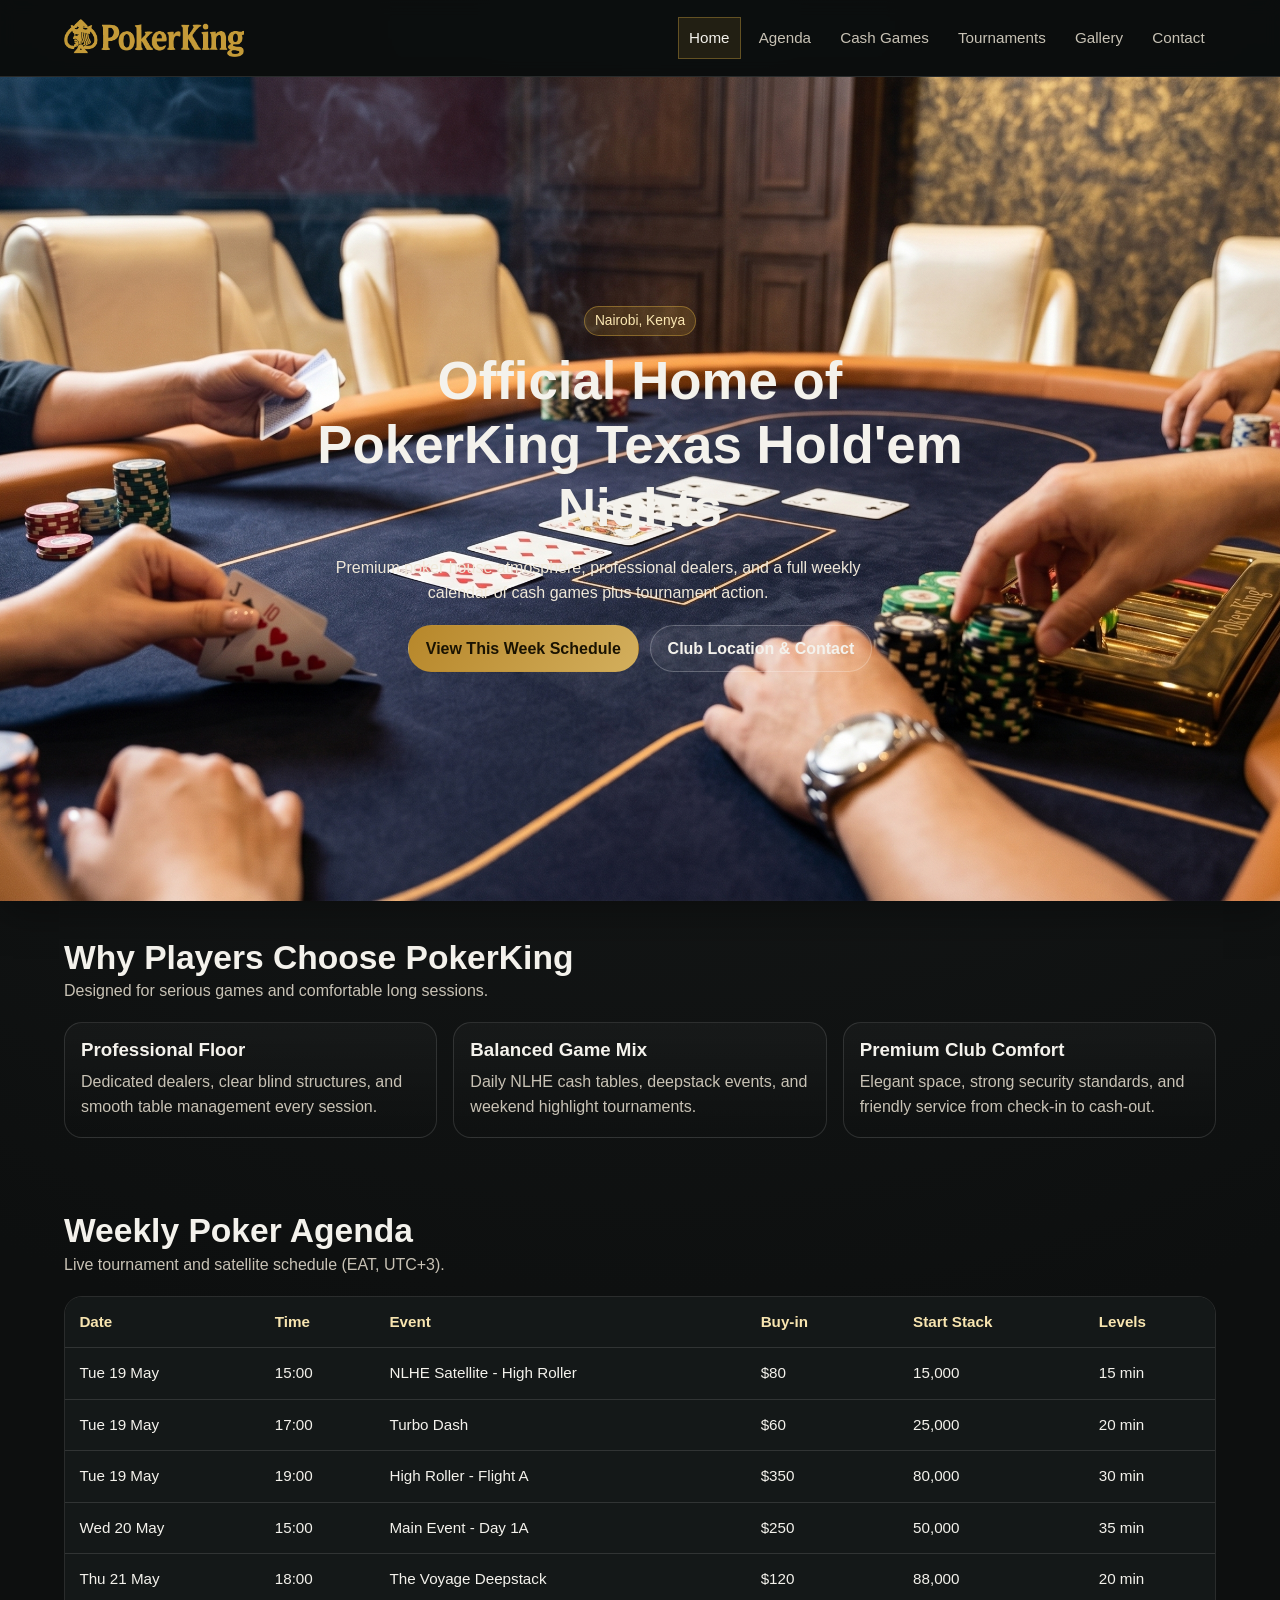
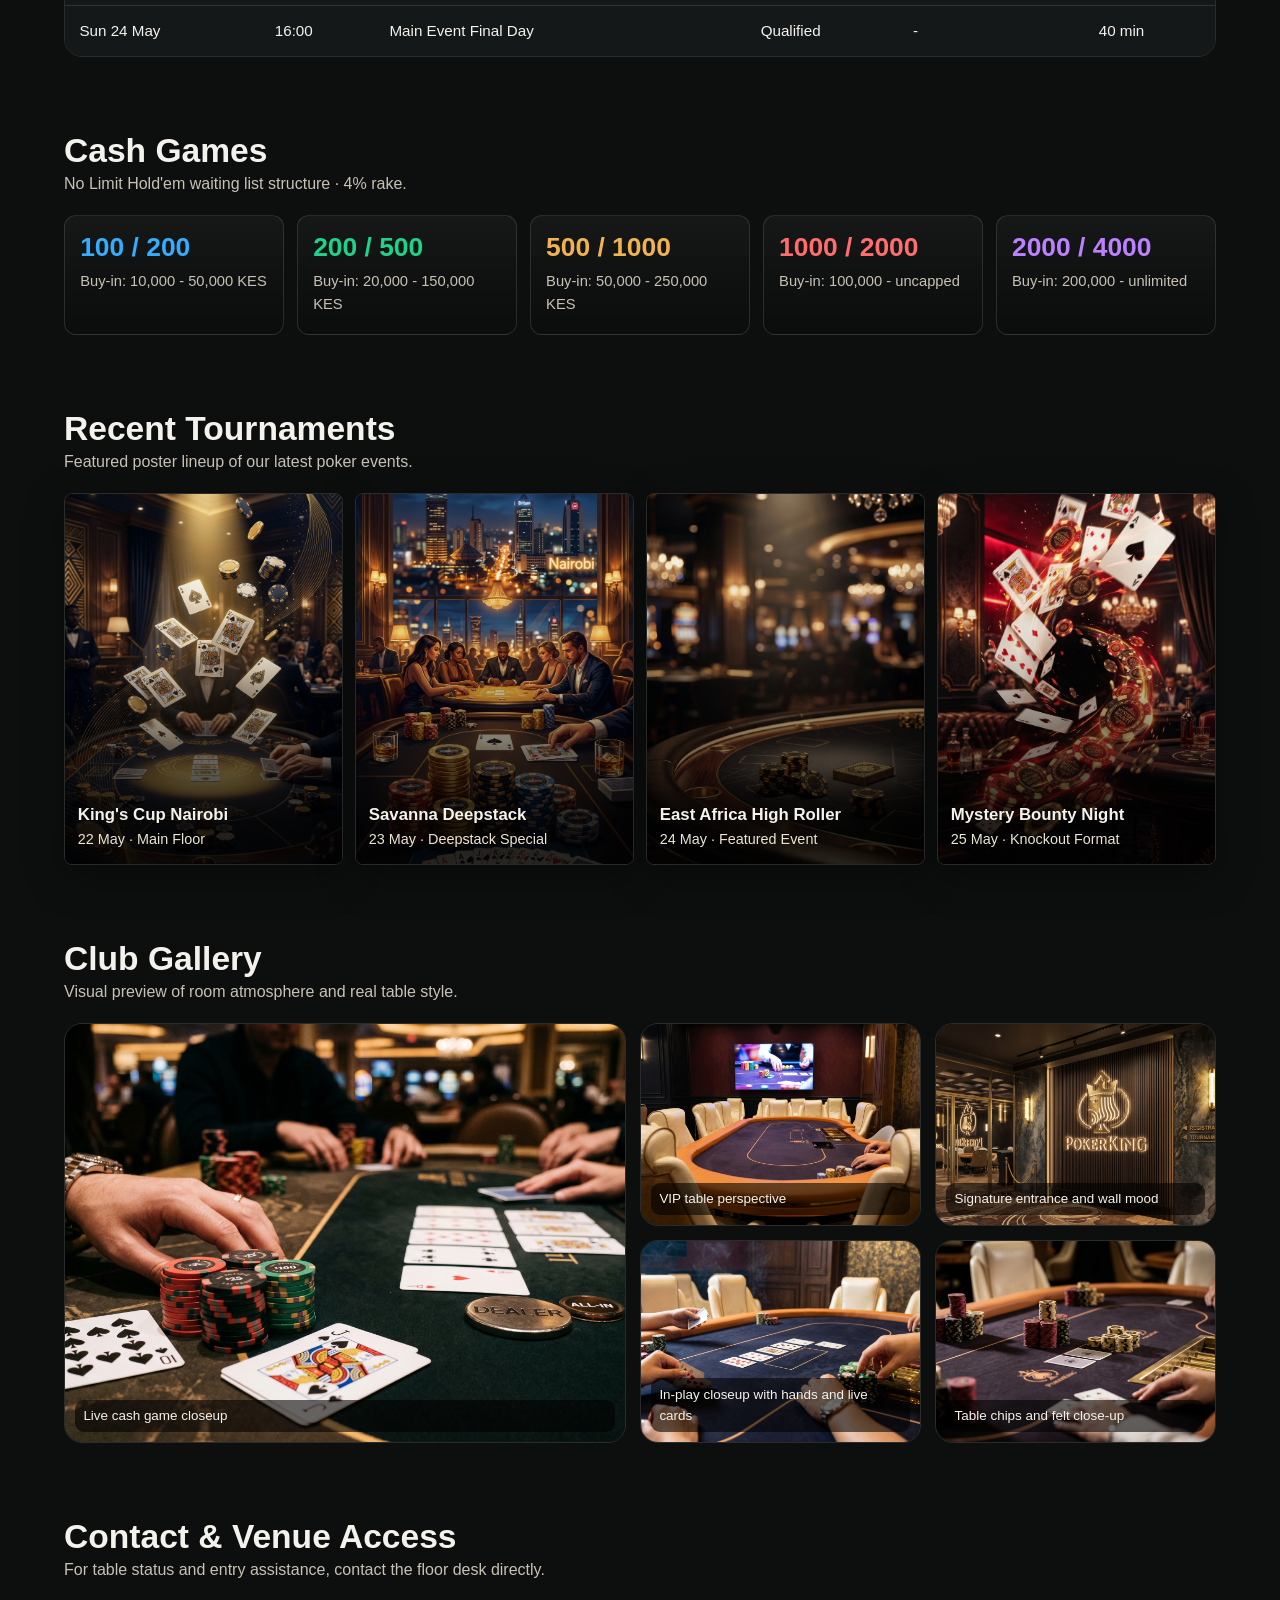
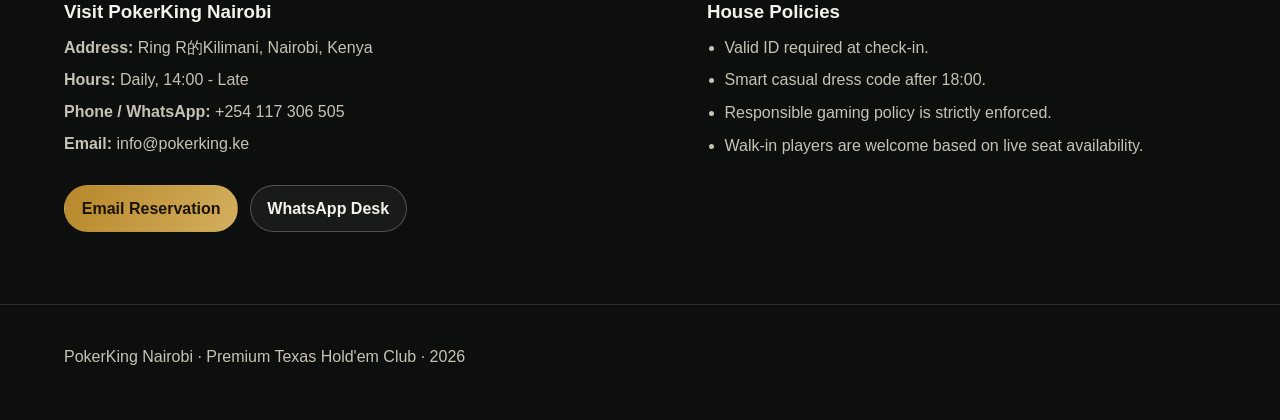
==== index.html @ 82e23d96 "Initial PokerKing one-page site for Cloudflare Pages deployment Co-authored-by: Cursor <cursoragent@" ====
<!doctype html>
<html lang="en">
  <head>
    <meta charset="UTF-8" />
    <meta name="viewport" content="width=device-width, initial-scale=1.0" />
    <title>PokerKing Nairobi | Texas Hold'em Poker House</title>
    <meta
      name="description"
      content="PokerKing Nairobi official site. Live Texas Hold'em cash games, weekly tournaments, premium poker house experience in Nairobi."
    />
    <link rel="icon" type="image/jpeg" href="assets/Pokerking_sq.jpg" />
    <link rel="stylesheet" href="css/styles.css" />
  </head>
  <body>
    <header class="topbar">
      <div class="container nav">
        <a class="brand" href="#home" aria-label="PokerKing Nairobi home">
          <img src="assets/logo.png" alt="PokerKing Nairobi logo" />
        </a>
        <button class="menu-button" type="button" data-menu-button aria-label="Open navigation">
          Menu
        </button>
        <nav class="menu" data-menu>
          <a href="#home">Home</a>
          <a href="#agenda">Agenda</a>
          <a href="#cash-games">Cash Games</a>
          <a href="#tournaments">Tournaments</a>
          <a href="#gallery">Gallery</a>
          <a href="#contact">Contact</a>
        </nav>
      </div>
    </header>

    <main>
      <section class="hero" id="home">
        <div class="container">
          <article class="hero-card">
            <img src="assets/hero-cash-game-inplay-ref.png" alt="PokerKing Nairobi in-play cash game closeup" />
            <div class="hero-content">
              <span class="tag">Nairobi, Kenya</span>
              <h1>Official Home of PokerKing Texas Hold'em Nights</h1>
              <p class="lead">
                Premium poker house atmosphere, professional dealers, and a full weekly calendar of cash
                games plus tournament action.
              </p>
              <div class="actions">
                <a class="btn primary" href="#agenda">View This Week Schedule</a>
                <a class="btn secondary" href="#contact">Club Location & Contact</a>
              </div>
            </div>
          </article>
        </div>
      </section>

      <section>
        <div class="container">
          <div class="section-head">
            <div>
              <h2>Why Players Choose PokerKing</h2>
              <p>Designed for serious games and comfortable long sessions.</p>
            </div>
          </div>
          <div class="grid cols-3">
            <article class="card">
              <h3>Professional Floor</h3>
              <p>Dedicated dealers, clear blind structures, and smooth table management every session.</p>
            </article>
            <article class="card">
              <h3>Balanced Game Mix</h3>
              <p>Daily NLHE cash tables, deepstack events, and weekend highlight tournaments.</p>
            </article>
            <article class="card">
              <h3>Premium Club Comfort</h3>
              <p>Elegant space, strong security standards, and friendly service from check-in to cash-out.</p>
            </article>
          </div>
        </div>
      </section>

      <section id="agenda">
        <div class="container">
          <div class="section-head">
            <div>
              <h2>Weekly Poker Agenda</h2>
              <p>Live tournament and satellite schedule (EAT, UTC+3).</p>
            </div>
          </div>
          <div class="table-wrap">
            <table>
              <thead>
                <tr>
                  <th>Date</th>
                  <th>Time</th>
                  <th>Event</th>
                  <th>Buy-in</th>
                  <th>Start Stack</th>
                  <th>Levels</th>
                </tr>
              </thead>
              <tbody>
                <tr>
                  <td>Tue 19 May</td>
                  <td>15:00</td>
                  <td>NLHE Satellite - High Roller</td>
                  <td>$80</td>
                  <td>15,000</td>
                  <td>15 min</td>
                </tr>
                <tr>
                  <td>Tue 19 May</td>
                  <td>17:00</td>
                  <td>Turbo Dash</td>
                  <td>$60</td>
                  <td>25,000</td>
                  <td>20 min</td>
                </tr>
                <tr>
                  <td>Tue 19 May</td>
                  <td>19:00</td>
                  <td>High Roller - Flight A</td>
                  <td>$350</td>
                  <td>80,000</td>
                  <td>30 min</td>
                </tr>
                <tr>
                  <td>Wed 20 May</td>
                  <td>15:00</td>
                  <td>Main Event - Day 1A</td>
                  <td>$250</td>
                  <td>50,000</td>
                  <td>35 min</td>
                </tr>
                <tr>
                  <td>Thu 21 May</td>
                  <td>18:00</td>
                  <td>The Voyage Deepstack</td>
                  <td>$120</td>
                  <td>88,000</td>
                  <td>20 min</td>
                </tr>
                <tr>
                  <td>Sun 24 May</td>
                  <td>16:00</td>
                  <td>Main Event Final Day</td>
                  <td>Qualified</td>
                  <td>-</td>
                  <td>40 min</td>
                </tr>
              </tbody>
            </table>
          </div>
        </div>
      </section>

      <section id="cash-games">
        <div class="container">
          <div class="section-head">
            <div>
              <h2>Cash Games</h2>
              <p>No Limit Hold'em waiting list structure · 4% rake.</p>
            </div>
          </div>
          <div class="stakes-grid">
            <article class="stake-card">
              <h3>100 / 200</h3>
              <p>Buy-in: 10,000 - 50,000 KES</p>
            </article>
            <article class="stake-card">
              <h3>200 / 500</h3>
              <p>Buy-in: 20,000 - 150,000 KES</p>
            </article>
            <article class="stake-card">
              <h3>500 / 1000</h3>
              <p>Buy-in: 50,000 - 250,000 KES</p>
            </article>
            <article class="stake-card">
              <h3>1000 / 2000</h3>
              <p>Buy-in: 100,000 - uncapped</p>
            </article>
            <article class="stake-card">
              <h3>2000 / 4000</h3>
              <p>Buy-in: 200,000 - unlimited</p>
            </article>
          </div>
        </div>
      </section>

      <section id="tournaments">
        <div class="container">
          <div class="section-head">
            <div>
              <h2>Recent Tournaments</h2>
              <p>Featured poster lineup of our latest poker events.</p>
            </div>
          </div>
          <div class="tournaments-posters">
            <article class="poster-card">
              <img src="assets/tournament-poster-kings-cup.png" alt="Kings Cup poker tournament poster" />
              <div class="poster-caption">
                <h3>King's Cup Nairobi</h3>
                <p>22 May · Main Floor</p>
              </div>
            </article>
            <article class="poster-card">
              <img
                src="assets/tournament-poster-savanna-deepstack.png"
                alt="Savanna Deepstack tournament poster"
              />
              <div class="poster-caption">
                <h3>Savanna Deepstack</h3>
                <p>23 May · Deepstack Special</p>
              </div>
            </article>
            <article class="poster-card">
              <img
                src="assets/tournament-poster-east-africa-highroller.png"
                alt="East Africa High Roller tournament poster"
              />
              <div class="poster-caption">
                <h3>East Africa High Roller</h3>
                <p>24 May · Featured Event</p>
              </div>
            </article>
            <article class="poster-card">
              <img src="assets/tournament-poster-mystery-bounty.png" alt="Mystery Bounty tournament poster" />
              <div class="poster-caption">
                <h3>Mystery Bounty Night</h3>
                <p>25 May · Knockout Format</p>
              </div>
            </article>
          </div>
        </div>
      </section>

      <section id="gallery">
        <div class="container">
          <div class="section-head">
            <div>
              <h2>Club Gallery</h2>
              <p>Visual preview of room atmosphere and real table style.</p>
            </div>
          </div>
          <div class="gallery-grid">
            <figure class="gallery-main">
              <img src="assets/gallery-cash-game-closeup.png" alt="PokerKing cash game closeup view" />
              <figcaption>Live cash game closeup</figcaption>
            </figure>
            <figure class="gallery-side1">
              <img src="assets/gallery-real-vip-table-2.png" alt="PokerKing VIP table angle" />
              <figcaption>VIP table perspective</figcaption>
            </figure>
            <figure class="gallery-side2">
              <img src="assets/gallery-real-signage-3.png" alt="PokerKing signage wall" />
              <figcaption>Signature entrance and wall mood</figcaption>
            </figure>
            <figure class="gallery-side3">
              <img src="assets/hero-cash-game-inplay-ref.png" alt="Poker in-play hands and cards closeup" />
              <figcaption>In-play closeup with hands and live cards</figcaption>
            </figure>
            <figure class="gallery-side4">
              <img src="assets/gallery-real-closeup-chips-4.png" alt="Poker table chips closeup scene" />
              <figcaption>Table chips and felt close-up</figcaption>
            </figure>
          </div>
        </div>
      </section>

      <section id="contact">
        <div class="container">
          <div class="section-head">
            <div>
              <h2>Contact & Venue Access</h2>
              <p>For table status and entry assistance, contact the floor desk directly.</p>
            </div>
          </div>
          <div class="contact-clean">
            <article>
              <h3>Visit PokerKing Nairobi</h3>
              <p><strong>Address:</strong> Ring R的Kilimani, Nairobi, Kenya</p>
              <p><strong>Hours:</strong> Daily, 14:00 - Late</p>
              <p><strong>Phone / WhatsApp:</strong> +254 117 306 505</p>
              <p><strong>Email:</strong> info@pokerking.ke</p>
            </article>
            <article>
              <h3>House Policies</h3>
              <ul class="plain-list">
                <li>Valid ID required at check-in.</li>
                <li>Smart casual dress code after 18:00.</li>
                <li>Responsible gaming policy is strictly enforced.</li>
                <li>Walk-in players are welcome based on live seat availability.</li>
              </ul>
            </article>
          </div>
          <div class="actions contact-actions">
            <a class="btn primary" href="mailto:info@pokerking.ke">Email Reservation</a>
            <a class="btn secondary" href="https://wa.me/254117306505" target="_blank" rel="noopener"
              >WhatsApp Desk</a
            >
          </div>
        </div>
      </section>
    </main>

    <footer class="footer">
      <div class="container">
        <p>PokerKing Nairobi · Premium Texas Hold'em Club · <span data-year></span></p>
      </div>
    </footer>

    <script src="js/main.js"></script>
  </body>
</html>
---- css/styles.css ----
:root {
  --bg: #0d0f0f;
  --surface: #141818;
  --surface-soft: #1a1f1f;
  --text: #f4f2ec;
  --muted: #c8c2b5;
  --gold: #c59b3a;
  --gold-soft: #d5b36a;
  --line: rgba(255, 255, 255, 0.12);
  --shadow: 0 12px 38px rgba(0, 0, 0, 0.35);
  --radius: 18px;
  --page-padding: clamp(24px, 5vw, 88px);
}

* {
  box-sizing: border-box;
}

html,
body {
  margin: 0;
  padding: 0;
  scroll-behavior: smooth;
}

body {
  font-family: "Inter", "Segoe UI", Roboto, Helvetica, Arial, sans-serif;
  background: radial-gradient(circle at top, #1a1d1d, var(--bg) 38%);
  color: var(--text);
  line-height: 1.6;
}

a {
  color: inherit;
  text-decoration: none;
}

img {
  max-width: 100%;
  display: block;
}

.container {
  width: 100%;
  margin: 0;
  padding-inline: var(--page-padding);
}

.topbar {
  position: sticky;
  top: 0;
  z-index: 20;
  background: rgba(10, 12, 12, 0.85);
  border-bottom: 1px solid var(--line);
  backdrop-filter: blur(8px);
}

.nav {
  min-height: 76px;
  display: flex;
  align-items: center;
  justify-content: space-between;
  gap: 1rem;
}

.brand {
  display: flex;
  align-items: center;
  gap: 0.75rem;
  min-width: 0;
}

.brand img {
  width: 180px;
  height: auto;
}

.menu-button {
  border: 1px solid var(--line);
  background: transparent;
  color: var(--text);
  border-radius: 10px;
  padding: 0.45rem 0.7rem;
  font-size: 1.05rem;
  display: none;
}

.menu {
  display: flex;
  align-items: center;
  gap: 0.4rem;
  flex-wrap: wrap;
  justify-content: flex-end;
}

.menu a {
  font-size: 0.95rem;
  color: var(--muted);
  padding: 0.5rem 0.65rem;
  border: 1px solid transparent;
  transition: 0.2s ease;
}

.menu a:hover,
.menu a.active {
  color: var(--text);
  border-color: rgba(197, 155, 58, 0.4);
  background: rgba(197, 155, 58, 0.12);
}

.hero {
  padding: 0;
}

.hero .container {
  padding-inline: 0;
}

.hero-card {
  overflow: hidden;
  position: relative;
  min-height: calc(100svh - 76px);
  display: flex;
  align-items: center;
  justify-content: center;
  box-shadow: var(--shadow);
}

.hero-card::before {
  content: "";
  position: absolute;
  inset: 0;
  background: linear-gradient(
    to top,
    rgba(0, 0, 0, 0.72) 10%,
    rgba(0, 0, 0, 0.16) 52%,
    rgba(0, 0, 0, 0.04) 100%
  );
}

.hero-card > img {
  width: 100%;
  height: 100%;
  object-fit: cover;
  position: absolute;
  inset: 0;
}

.hero-content {
  position: relative;
  z-index: 1;
  padding: clamp(1.3rem, 4vw, 2.4rem);
  max-width: 730px;
  text-align: center;
}

.tag {
  display: inline-flex;
  align-items: center;
  gap: 0.35rem;
  border: 1px solid rgba(197, 155, 58, 0.5);
  background: rgba(197, 155, 58, 0.18);
  color: #fbe8b3;
  padding: 0.2rem 0.65rem;
  border-radius: 999px;
  font-size: 0.86rem;
}

h1,
h2,
h3 {
  line-height: 1.2;
  margin: 0;
}

h1 {
  font-size: clamp(1.8rem, 4.3vw, 3.3rem);
  margin-top: 0.85rem;
}

h2 {
  font-size: clamp(1.45rem, 3.2vw, 2.1rem);
}

.lead {
  color: #efe8d9;
  margin: 0.95rem 0 0;
  max-width: 64ch;
}

.actions {
  margin-top: 1.2rem;
  display: flex;
  flex-wrap: wrap;
  gap: 0.7rem;
  justify-content: center;
}

.contact-actions {
  justify-content: flex-start;
}

.btn {
  display: inline-flex;
  align-items: center;
  justify-content: center;
  border-radius: 999px;
  padding: 0.62rem 1.05rem;
  font-weight: 600;
  border: 1px solid transparent;
  transition: 0.2s ease;
}

.btn.primary {
  background: linear-gradient(120deg, #b7872a, #d3af5d);
  color: #1a1302;
}

.btn.primary:hover {
  filter: brightness(1.08);
}

.btn.secondary {
  border-color: rgba(255, 255, 255, 0.24);
  color: var(--text);
  background: rgba(255, 255, 255, 0.05);
}

.btn.secondary:hover {
  border-color: rgba(197, 155, 58, 0.45);
  background: rgba(197, 155, 58, 0.16);
}

main section {
  padding: 2.3rem 0;
}

main section[id] {
  scroll-margin-top: 92px;
}

.section-head {
  display: flex;
  justify-content: space-between;
  align-items: flex-end;
  gap: 1rem;
  margin-bottom: 1.15rem;
}

.section-head p {
  margin: 0;
  color: var(--muted);
}

.grid {
  display: grid;
  gap: 1rem;
}

.grid.cols-3 {
  grid-template-columns: repeat(3, minmax(0, 1fr));
}

.grid.cols-2 {
  grid-template-columns: repeat(2, minmax(0, 1fr));
}

.card {
  background: linear-gradient(180deg, rgba(255, 255, 255, 0.03), transparent);
  border: 1px solid var(--line);
  border-radius: var(--radius);
  padding: 1rem 1rem 1.05rem;
}

.card h3 {
  margin-bottom: 0.45rem;
}

.card p {
  margin: 0;
  color: var(--muted);
}

.stakes-grid {
  display: grid;
  grid-template-columns: repeat(5, minmax(0, 1fr));
  gap: 0.8rem;
}

.stake-card {
  border: 1px solid var(--line);
  border-radius: 12px;
  background: linear-gradient(180deg, rgba(255, 255, 255, 0.04), rgba(0, 0, 0, 0.15));
  padding: 1rem 0.95rem;
  min-height: 120px;
}

.stake-card h3 {
  font-size: clamp(1.15rem, 2.6vw, 1.65rem);
  margin-bottom: 0.35rem;
}

.stake-card p {
  margin: 0;
  color: var(--muted);
  font-size: 0.92rem;
}

.stake-card:nth-child(1) h3 {
  color: #34adff;
}

.stake-card:nth-child(2) h3 {
  color: #1dd38a;
}

.stake-card:nth-child(3) h3 {
  color: #f0b34f;
}

.stake-card:nth-child(4) h3 {
  color: #ff6d6d;
}

.stake-card:nth-child(5) h3 {
  color: #bc81ff;
}

.tournaments-posters {
  display: grid;
  grid-template-columns: repeat(4, minmax(0, 1fr));
  gap: 0.75rem;
}

.poster-card {
  position: relative;
  margin: 0;
  overflow: hidden;
  border-radius: 8px;
  border: 1px solid var(--line);
  aspect-ratio: 3 / 4;
  box-shadow: var(--shadow);
}

.poster-card img {
  width: 100%;
  height: 100%;
  object-fit: cover;
}

.poster-card::before {
  content: "";
  position: absolute;
  inset: 0;
  background: linear-gradient(to top, rgba(0, 0, 0, 0.84) 12%, rgba(0, 0, 0, 0.1) 58%, rgba(0, 0, 0, 0));
}

.poster-caption {
  position: absolute;
  left: 0.8rem;
  right: 0.8rem;
  bottom: 0.8rem;
  z-index: 1;
}

.poster-caption h3 {
  font-size: 1.05rem;
  margin-bottom: 0.2rem;
}

.poster-caption p {
  margin: 0;
  color: #ece5d3;
  font-size: 0.9rem;
}

.schedule-list {
  display: grid;
  gap: 0.7rem;
}

.schedule-row {
  background: var(--surface);
  border: 1px solid var(--line);
  border-radius: 14px;
  padding: 0.9rem 1rem;
  display: grid;
  grid-template-columns: 108px 1.2fr 0.9fr 0.7fr;
  gap: 0.8rem;
  align-items: center;
}

.schedule-row .time {
  color: #f9e3a8;
  font-weight: 700;
}

.schedule-row .meta {
  color: var(--muted);
  font-size: 0.92rem;
}

.chips {
  display: flex;
  gap: 0.45rem;
  flex-wrap: wrap;
}

.chip {
  border: 1px solid rgba(197, 155, 58, 0.42);
  color: #f5dfaa;
  background: rgba(197, 155, 58, 0.14);
  border-radius: 999px;
  font-size: 0.8rem;
  padding: 0.1rem 0.55rem;
}

.table-wrap {
  overflow-x: auto;
  border: 1px solid var(--line);
  border-radius: var(--radius);
}

table {
  width: 100%;
  border-collapse: collapse;
  min-width: 720px;
  background: var(--surface);
}

th,
td {
  text-align: left;
  padding: 0.82rem 0.9rem;
  border-bottom: 1px solid var(--line);
  font-size: 0.95rem;
}

th {
  color: #f8e5b0;
  font-weight: 600;
}

tr:last-child td {
  border-bottom: 0;
}

.gallery-grid {
  display: grid;
  gap: 0.9rem;
  grid-template-columns: 2fr 1fr 1fr;
  grid-template-areas:
    "main side1 side2"
    "main side3 side4";
}

.gallery-grid figure {
  margin: 0;
  border-radius: var(--radius);
  overflow: hidden;
  border: 1px solid var(--line);
  position: relative;
}

.gallery-grid figcaption {
  position: absolute;
  left: 0.6rem;
  right: 0.6rem;
  bottom: 0.6rem;
  border-radius: 9px;
  background: rgba(0, 0, 0, 0.58);
  padding: 0.35rem 0.55rem;
  font-size: 0.84rem;
}

.gallery-grid img {
  width: 100%;
  height: 100%;
  object-fit: cover;
}

.gallery-main {
  grid-area: main;
  min-height: 420px;
}

.gallery-side1 {
  grid-area: side1;
}

.gallery-side2 {
  grid-area: side2;
}

.gallery-side3 {
  grid-area: side3;
}

.gallery-side4 {
  grid-area: side4;
}

.footer {
  border-top: 1px solid var(--line);
  margin-top: 2.2rem;
  padding: 1.4rem 0 2.2rem;
  color: var(--muted);
}

.contact-list {
  display: grid;
  gap: 0.65rem;
  padding: 0;
  margin: 0;
  list-style: none;
}

.contact-list li {
  padding: 0.8rem 0.9rem;
  border-radius: 12px;
  border: 1px solid var(--line);
  background: var(--surface);
}

.contact-clean {
  display: grid;
  grid-template-columns: 1.2fr 1fr;
  gap: 2rem;
}

.contact-clean h3 {
  margin-bottom: 0.7rem;
}

.contact-clean p {
  margin: 0 0 0.42rem;
  color: var(--muted);
}

.plain-list {
  margin: 0;
  padding-left: 1.1rem;
  color: var(--muted);
}

.plain-list li {
  margin-bottom: 0.45rem;
}

@media (max-width: 980px) {
  .grid.cols-3 {
    grid-template-columns: 1fr 1fr;
  }

  .stakes-grid {
    grid-template-columns: repeat(2, minmax(0, 1fr));
  }

  .tournaments-posters {
    grid-template-columns: repeat(2, minmax(0, 1fr));
  }

  .schedule-row {
    grid-template-columns: 1fr;
    gap: 0.4rem;
  }

  .gallery-grid {
    grid-template-columns: 1fr 1fr;
    grid-template-areas:
      "main main"
      "side1 side2"
      "side3 side4";
  }

  .gallery-main {
    min-height: 290px;
  }
}

@media (max-width: 720px) {
  .menu-button {
    display: inline-flex;
  }

  .menu {
    display: none;
    width: 100%;
    justify-content: flex-start;
    border-top: 1px solid var(--line);
    padding: 0.8rem 0 0.35rem;
    margin-top: 0.4rem;
  }

  .menu.open {
    display: flex;
  }

  .nav {
    flex-wrap: wrap;
    align-items: center;
    padding: 0.6rem 0;
  }

  .brand img {
    width: 180px;
  }

  .grid.cols-2,
  .grid.cols-3 {
    grid-template-columns: 1fr;
  }

  .stakes-grid {
    grid-template-columns: 1fr;
  }

  .tournaments-posters {
    grid-template-columns: 1fr;
  }

  .contact-clean {
    grid-template-columns: 1fr;
    gap: 1rem;
  }

  .hero-card {
    min-height: 56vh;
  }
}
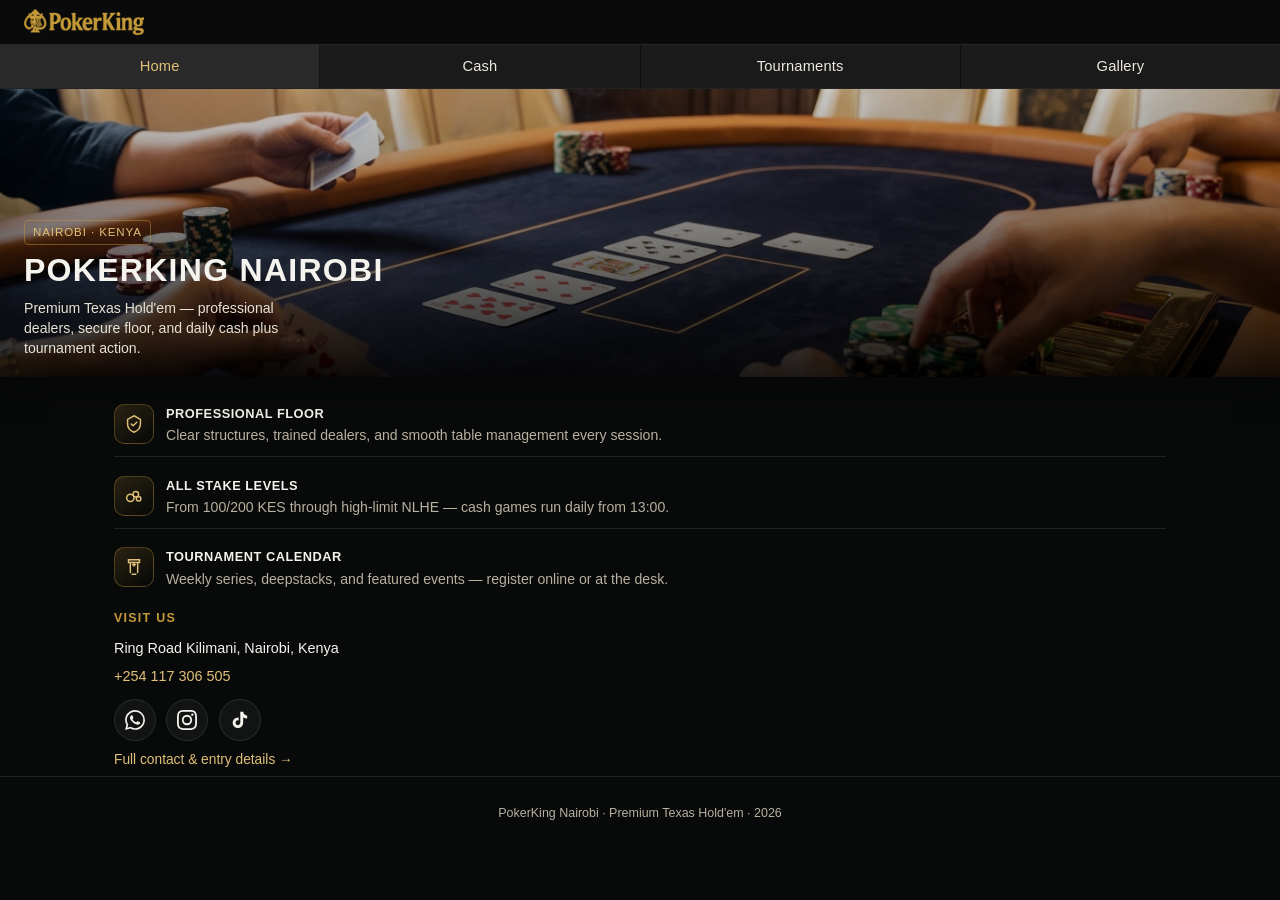
==== commit e214a43a: "Rebuild site as mobile-first multi-page experience. Split content across dedicated pages with a alwa" ====
--- a/index.html
+++ b/index.html
@@ -6,296 +6,120 @@
     <title>PokerKing Nairobi | Texas Hold'em Poker House</title>
     <meta
       name="description"
-      content="PokerKing Nairobi official site. Live Texas Hold'em cash games, weekly tournaments, premium poker house experience in Nairobi."
+      content="PokerKing Nairobi — premium Texas Hold'em cash games and tournaments in Kilimani, Nairobi."
     />
     <link rel="icon" type="image/jpeg" href="assets/Pokerking_sq.jpg" />
     <link rel="stylesheet" href="css/styles.css" />
   </head>
-  <body>
+  <body data-page="home">
     <header class="topbar">
-      <div class="container nav">
-        <a class="brand" href="#home" aria-label="PokerKing Nairobi home">
-          <img src="assets/logo.png" alt="PokerKing Nairobi logo" />
-        </a>
-        <button class="menu-button" type="button" data-menu-button aria-label="Open navigation">
-          Menu
-        </button>
-        <nav class="menu" data-menu>
-          <a href="#home">Home</a>
-          <a href="#agenda">Agenda</a>
-          <a href="#cash-games">Cash Games</a>
-          <a href="#tournaments">Tournaments</a>
-          <a href="#gallery">Gallery</a>
-          <a href="#contact">Contact</a>
-        </nav>
+      <div class="topbar-shell">
+        <div class="header-brand-row">
+          <a class="brand" href="index.html" aria-label="PokerKing Nairobi home">
+            <img src="assets/logo.png" alt="PokerKing Nairobi logo" />
+          </a>
+        </div>
       </div>
+      <nav class="subnav" data-subnav aria-label="Primary">
+        <a href="index.html" data-nav="home">Home</a>
+        <a href="cash-games.html" data-nav="cash">Cash</a>
+        <a href="tournaments.html" data-nav="tournaments">Tournaments</a>
+        <a href="gallery.html" data-nav="gallery">Gallery</a>
+      </nav>
     </header>
 
     <main>
-      <section class="hero" id="home">
+      <section class="hero">
         <div class="container">
           <article class="hero-card">
-            <img src="assets/hero-cash-game-inplay-ref.png" alt="PokerKing Nairobi in-play cash game closeup" />
+            <img src="assets/hero-cash-game-inplay-ref.png" alt="Live cash game at PokerKing Nairobi" />
             <div class="hero-content">
-              <span class="tag">Nairobi, Kenya</span>
-              <h1>Official Home of PokerKing Texas Hold'em Nights</h1>
+              <span class="tag">Nairobi · Kenya</span>
+              <h1>PokerKing Nairobi</h1>
               <p class="lead">
-                Premium poker house atmosphere, professional dealers, and a full weekly calendar of cash
-                games plus tournament action.
+                Premium Texas Hold'em — professional dealers, secure floor, and daily cash plus
+                tournament action.
               </p>
-              <div class="actions">
-                <a class="btn primary" href="#agenda">View This Week Schedule</a>
-                <a class="btn secondary" href="#contact">Club Location & Contact</a>
-              </div>
             </div>
           </article>
         </div>
       </section>
 
-      <section>
+      <section class="home-body-section">
         <div class="container">
-          <div class="section-head">
-            <div>
-              <h2>Why Players Choose PokerKing</h2>
-              <p>Designed for serious games and comfortable long sessions.</p>
+          <ul class="home-highlights">
+            <li>
+              <span class="highlight-icon" aria-hidden="true">
+                <svg viewBox="0 0 24 24" fill="none" stroke="currentColor" stroke-width="1.6">
+                  <path d="M12 3l7 4v5c0 4.2-2.9 7.4-7 9-4.1-1.6-7-4.8-7-9V7l7-4z" />
+                  <path d="M9 12l2 2 4-4" stroke-linecap="round" stroke-linejoin="round" />
+                </svg>
+              </span>
+              <div class="highlight-body">
+                <strong>Professional Floor</strong>
+                <p>Clear structures, trained dealers, and smooth table management every session.</p>
+              </div>
+            </li>
+            <li>
+              <span class="highlight-icon" aria-hidden="true">
+                <svg viewBox="0 0 24 24" fill="none" stroke="currentColor" stroke-width="1.6">
+                  <circle cx="8" cy="14" r="4" />
+                  <circle cx="14" cy="10" r="3" />
+                  <circle cx="17" cy="15" r="2.5" />
+                </svg>
+              </span>
+              <div class="highlight-body">
+                <strong>All Stake Levels</strong>
+                <p>From 100/200 KES through high-limit NLHE — cash games run daily from 13:00.</p>
+              </div>
+            </li>
+            <li>
+              <span class="highlight-icon" aria-hidden="true">
+                <svg viewBox="0 0 24 24" fill="none" stroke="currentColor" stroke-width="1.6">
+                  <path d="M6 4h12v3H6zM8 7v11M16 7v11" stroke-linecap="round" />
+                  <path d="M10 20h4" stroke-linecap="round" />
+                  <path d="M12 7v4M10.5 9.5h3" stroke-linecap="round" />
+                </svg>
+              </span>
+              <div class="highlight-body">
+                <strong>Tournament Calendar</strong>
+                <p>Weekly series, deepstacks, and featured events — register online or at the desk.</p>
+              </div>
+            </li>
+          </ul>
+
+          <div class="home-contact">
+            <h2>Visit Us</h2>
+            <p class="contact-line"><span data-contact-address></span></p>
+            <p class="contact-line">
+              <a data-contact-phone href="#"></a>
+            </p>
+            <div class="social-row" aria-label="Social and messaging">
+              <a class="social-btn" data-whatsapp href="#" target="_blank" rel="noopener" aria-label="WhatsApp">
+                <svg viewBox="0 0 24 24" fill="currentColor" aria-hidden="true">
+                  <path
+                    d="M17.472 14.382c-.297-.149-1.758-.867-2.03-.967-.273-.099-.471-.148-.67.15-.197.297-.767.966-.94 1.164-.173.199-.347.223-.644.075-.297-.15-1.255-.463-2.39-1.475-.883-.788-1.48-1.761-1.653-2.059-.173-.297-.018-.458.13-.606.134-.133.298-.347.446-.52.149-.174.198-.298.298-.497.099-.198.05-.371-.025-.52-.075-.149-.669-1.612-.916-2.207-.242-.579-.487-.5-.669-.51-.173-.008-.371-.01-.57-.01-.198 0-.52.074-.792.372-.272.297-1.04 1.016-1.04 2.479 0 1.462 1.065 2.875 1.213 3.074.149.198 2.096 3.2 5.077 4.487.709.306 1.262.489 1.694.625.712.227 1.36.195 1.871.118.571-.085 1.758-.719 2.006-1.413.248-.694.248-1.289.173-1.413-.074-.124-.272-.198-.57-.347m-5.421 7.403h-.004a9.87 9.87 0 01-5.031-1.378l-.361-.214-3.741.982.998-3.648-.235-.374a9.86 9.86 0 01-1.51-5.26c.001-5.45 4.436-9.884 9.888-9.884 2.64 0 5.122 1.03 6.988 2.898a9.825 9.825 0 012.893 6.994c-.003 5.45-4.435 9.884-9.885 9.884m8.413-18.297A11.815 11.815 0 0012.05 0C5.495 0 .16 5.335.157 11.892c0 2.096.547 4.142 1.588 5.945L.057 24l6.305-1.654a11.882 11.882 0 005.683 1.448h.005c6.554 0 11.89-5.335 11.893-11.893a11.821 11.821 0 00-3.48-8.413z"
+                  />
+                </svg>
+              </a>
+              <a class="social-btn" data-instagram href="#" target="_blank" rel="noopener" aria-label="Instagram">
+                <svg viewBox="0 0 24 24" fill="currentColor" aria-hidden="true">
+                  <path
+                    d="M12 2.163c3.204 0 3.584.012 4.85.07 3.252.148 4.771 1.691 4.919 4.919.058 1.265.069 1.645.069 4.849 0 3.205-.012 3.584-.069 4.849-.149 3.225-1.664 4.771-4.919 4.919-1.266.058-1.644.07-4.85.07-3.204 0-3.584-.012-4.849-.07-3.26-.149-4.771-1.699-4.919-4.92-.058-1.265-.07-1.644-.07-4.849 0-3.204.013-3.583.07-4.849.149-3.227 1.664-4.771 4.919-4.919 1.266-.057 1.645-.069 4.849-.069zM12 0C8.741 0 8.333.014 7.053.072 2.695.272.273 2.69.073 7.052.014 8.333 0 8.741 0 12c0 3.259.014 3.668.072 4.948.2 4.358 2.618 6.78 6.98 6.98C8.333 23.986 8.741 24 12 24c3.259 0 3.668-.014 4.948-.072 4.354-.2 6.782-2.618 6.979-6.98.059-1.28.073-1.689.073-4.948 0-3.259-.014-3.667-.072-4.947-.196-4.354-2.617-6.78-6.979-6.98C15.668.014 15.259 0 12 0zm0 5.838a6.162 6.162 0 100 12.324 6.162 6.162 0 000-12.324zM12 16a4 4 0 110-8 4 4 0 010 8zm6.406-11.845a1.44 1.44 0 100 2.881 1.44 1.44 0 000-2.881z"
+                  />
+                </svg>
+              </a>
+              <a class="social-btn" data-tiktok href="#" target="_blank" rel="noopener" aria-label="TikTok">
+                <svg viewBox="0 0 24 24" fill="currentColor" aria-hidden="true">
+                  <path
+                    d="M19.59 6.69a4.83 4.83 0 01-3.77-4.25V2h-3.45v13.67a2.89 2.89 0 01-2.88 2.5 2.89 2.89 0 01-2.89-2.89 2.89 2.89 0 012.89-2.89c.28 0 .54.04.79.1V9.01a6.27 6.27 0 00-.79-.05 6.34 6.34 0 00-6.34 6.34 6.34 6.34 0 006.34 6.34 6.34 6.34 0 006.33-6.34V8.69a8.18 8.18 0 004.78 1.52V6.76a4.85 4.85 0 01-1.01-.07z"
+                  />
+                </svg>
+              </a>
             </div>
-          </div>
-          <div class="grid cols-3">
-            <article class="card">
-              <h3>Professional Floor</h3>
-              <p>Dedicated dealers, clear blind structures, and smooth table management every session.</p>
-            </article>
-            <article class="card">
-              <h3>Balanced Game Mix</h3>
-              <p>Daily NLHE cash tables, deepstack events, and weekend highlight tournaments.</p>
-            </article>
-            <article class="card">
-              <h3>Premium Club Comfort</h3>
-              <p>Elegant space, strong security standards, and friendly service from check-in to cash-out.</p>
-            </article>
-          </div>
-        </div>
-      </section>
-
-      <section id="agenda">
-        <div class="container">
-          <div class="section-head">
-            <div>
-              <h2>Weekly Poker Agenda</h2>
-              <p>Live tournament and satellite schedule (EAT, UTC+3).</p>
-            </div>
-          </div>
-          <div class="table-wrap">
-            <table>
-              <thead>
-                <tr>
-                  <th>Date</th>
-                  <th>Time</th>
-                  <th>Event</th>
-                  <th>Buy-in</th>
-                  <th>Start Stack</th>
-                  <th>Levels</th>
-                </tr>
-              </thead>
-              <tbody>
-                <tr>
-                  <td>Tue 19 May</td>
-                  <td>15:00</td>
-                  <td>NLHE Satellite - High Roller</td>
-                  <td>$80</td>
-                  <td>15,000</td>
-                  <td>15 min</td>
-                </tr>
-                <tr>
-                  <td>Tue 19 May</td>
-                  <td>17:00</td>
-                  <td>Turbo Dash</td>
-                  <td>$60</td>
-                  <td>25,000</td>
-                  <td>20 min</td>
-                </tr>
-                <tr>
-                  <td>Tue 19 May</td>
-                  <td>19:00</td>
-                  <td>High Roller - Flight A</td>
-                  <td>$350</td>
-                  <td>80,000</td>
-                  <td>30 min</td>
-                </tr>
-                <tr>
-                  <td>Wed 20 May</td>
-                  <td>15:00</td>
-                  <td>Main Event - Day 1A</td>
-                  <td>$250</td>
-                  <td>50,000</td>
-                  <td>35 min</td>
-                </tr>
-                <tr>
-                  <td>Thu 21 May</td>
-                  <td>18:00</td>
-                  <td>The Voyage Deepstack</td>
-                  <td>$120</td>
-                  <td>88,000</td>
-                  <td>20 min</td>
-                </tr>
-                <tr>
-                  <td>Sun 24 May</td>
-                  <td>16:00</td>
-                  <td>Main Event Final Day</td>
-                  <td>Qualified</td>
-                  <td>-</td>
-                  <td>40 min</td>
-                </tr>
-              </tbody>
-            </table>
-          </div>
-        </div>
-      </section>
-
-      <section id="cash-games">
-        <div class="container">
-          <div class="section-head">
-            <div>
-              <h2>Cash Games</h2>
-              <p>No Limit Hold'em waiting list structure · 4% rake.</p>
-            </div>
-          </div>
-          <div class="stakes-grid">
-            <article class="stake-card">
-              <h3>100 / 200</h3>
-              <p>Buy-in: 10,000 - 50,000 KES</p>
-            </article>
-            <article class="stake-card">
-              <h3>200 / 500</h3>
-              <p>Buy-in: 20,000 - 150,000 KES</p>
-            </article>
-            <article class="stake-card">
-              <h3>500 / 1000</h3>
-              <p>Buy-in: 50,000 - 250,000 KES</p>
-            </article>
-            <article class="stake-card">
-              <h3>1000 / 2000</h3>
-              <p>Buy-in: 100,000 - uncapped</p>
-            </article>
-            <article class="stake-card">
-              <h3>2000 / 4000</h3>
-              <p>Buy-in: 200,000 - unlimited</p>
-            </article>
-          </div>
-        </div>
-      </section>
-
-      <section id="tournaments">
-        <div class="container">
-          <div class="section-head">
-            <div>
-              <h2>Recent Tournaments</h2>
-              <p>Featured poster lineup of our latest poker events.</p>
-            </div>
-          </div>
-          <div class="tournaments-posters">
-            <article class="poster-card">
-              <img src="assets/tournament-poster-kings-cup.png" alt="Kings Cup poker tournament poster" />
-              <div class="poster-caption">
-                <h3>King's Cup Nairobi</h3>
-                <p>22 May · Main Floor</p>
-              </div>
-            </article>
-            <article class="poster-card">
-              <img
-                src="assets/tournament-poster-savanna-deepstack.png"
-                alt="Savanna Deepstack tournament poster"
-              />
-              <div class="poster-caption">
-                <h3>Savanna Deepstack</h3>
-                <p>23 May · Deepstack Special</p>
-              </div>
-            </article>
-            <article class="poster-card">
-              <img
-                src="assets/tournament-poster-east-africa-highroller.png"
-                alt="East Africa High Roller tournament poster"
-              />
-              <div class="poster-caption">
-                <h3>East Africa High Roller</h3>
-                <p>24 May · Featured Event</p>
-              </div>
-            </article>
-            <article class="poster-card">
-              <img src="assets/tournament-poster-mystery-bounty.png" alt="Mystery Bounty tournament poster" />
-              <div class="poster-caption">
-                <h3>Mystery Bounty Night</h3>
-                <p>25 May · Knockout Format</p>
-              </div>
-            </article>
-          </div>
-        </div>
-      </section>
-
-      <section id="gallery">
-        <div class="container">
-          <div class="section-head">
-            <div>
-              <h2>Club Gallery</h2>
-              <p>Visual preview of room atmosphere and real table style.</p>
-            </div>
-          </div>
-          <div class="gallery-grid">
-            <figure class="gallery-main">
-              <img src="assets/gallery-cash-game-closeup.png" alt="PokerKing cash game closeup view" />
-              <figcaption>Live cash game closeup</figcaption>
-            </figure>
-            <figure class="gallery-side1">
-              <img src="assets/gallery-real-vip-table-2.png" alt="PokerKing VIP table angle" />
-              <figcaption>VIP table perspective</figcaption>
-            </figure>
-            <figure class="gallery-side2">
-              <img src="assets/gallery-real-signage-3.png" alt="PokerKing signage wall" />
-              <figcaption>Signature entrance and wall mood</figcaption>
-            </figure>
-            <figure class="gallery-side3">
-              <img src="assets/hero-cash-game-inplay-ref.png" alt="Poker in-play hands and cards closeup" />
-              <figcaption>In-play closeup with hands and live cards</figcaption>
-            </figure>
-            <figure class="gallery-side4">
-              <img src="assets/gallery-real-closeup-chips-4.png" alt="Poker table chips closeup scene" />
-              <figcaption>Table chips and felt close-up</figcaption>
-            </figure>
-          </div>
-        </div>
-      </section>
-
-      <section id="contact">
-        <div class="container">
-          <div class="section-head">
-            <div>
-              <h2>Contact & Venue Access</h2>
-              <p>For table status and entry assistance, contact the floor desk directly.</p>
-            </div>
-          </div>
-          <div class="contact-clean">
-            <article>
-              <h3>Visit PokerKing Nairobi</h3>
-              <p><strong>Address:</strong> Ring R的Kilimani, Nairobi, Kenya</p>
-              <p><strong>Hours:</strong> Daily, 14:00 - Late</p>
-              <p><strong>Phone / WhatsApp:</strong> +254 117 306 505</p>
-              <p><strong>Email:</strong> info@pokerking.ke</p>
-            </article>
-            <article>
-              <h3>House Policies</h3>
-              <ul class="plain-list">
-                <li>Valid ID required at check-in.</li>
-                <li>Smart casual dress code after 18:00.</li>
-                <li>Responsible gaming policy is strictly enforced.</li>
-                <li>Walk-in players are welcome based on live seat availability.</li>
-              </ul>
-            </article>
-          </div>
-          <div class="actions contact-actions">
-            <a class="btn primary" href="mailto:info@pokerking.ke">Email Reservation</a>
-            <a class="btn secondary" href="https://wa.me/254117306505" target="_blank" rel="noopener"
-              >WhatsApp Desk</a
-            >
+            <p class="home-contact-more">
+              <a href="contact.html">Full contact &amp; entry details →</a>
+            </p>
           </div>
         </div>
       </section>
@@ -303,10 +127,11 @@
 
     <footer class="footer">
       <div class="container">
-        <p>PokerKing Nairobi · Premium Texas Hold'em Club · <span data-year></span></p>
+        <p>PokerKing Nairobi · Premium Texas Hold'em · <span data-year></span></p>
       </div>
     </footer>
 
+    <script src="js/site-config.js"></script>
     <script src="js/main.js"></script>
   </body>
 </html>
--- a/css/styles.css
+++ b/css/styles.css
@@ -1,15 +1,20 @@
 :root {
-  --bg: #0d0f0f;
-  --surface: #141818;
-  --surface-soft: #1a1f1f;
-  --text: #f4f2ec;
-  --muted: #c8c2b5;
+  --bg: #080909;
+  --header: #0a0a0a;
+  --subnav: #1a1a1a;
+  --subnav-active: #2a2a2a;
+  --surface: #121414;
+  --surface-soft: #181b1b;
+  --text: #f5f3ed;
+  --muted: #b8b0a0;
   --gold: #c59b3a;
-  --gold-soft: #d5b36a;
-  --line: rgba(255, 255, 255, 0.12);
-  --shadow: 0 12px 38px rgba(0, 0, 0, 0.35);
-  --radius: 18px;
-  --page-padding: clamp(24px, 5vw, 88px);
+  --gold-soft: #e0c078;
+  --line: rgba(255, 255, 255, 0.1);
+  --shadow: 0 10px 32px rgba(0, 0, 0, 0.4);
+  --radius: 14px;
+  --page-padding: 14px;
+  --header-h: 44px;
+  --subnav-h: 44px;
 }
 
 * {
@@ -20,14 +25,14 @@
 body {
   margin: 0;
   padding: 0;
-  scroll-behavior: smooth;
 }
 
 body {
   font-family: "Inter", "Segoe UI", Roboto, Helvetica, Arial, sans-serif;
-  background: radial-gradient(circle at top, #1a1d1d, var(--bg) 38%);
+  background: var(--bg);
   color: var(--text);
-  line-height: 1.6;
+  line-height: 1.55;
+  font-size: 15px;
 }
 
 a {
@@ -42,87 +47,89 @@
 
 .container {
   width: 100%;
-  margin: 0;
+  max-width: 1100px;
+  margin: 0 auto;
   padding-inline: var(--page-padding);
 }
 
+/* —— Header + always-visible subnav —— */
 .topbar {
   position: sticky;
   top: 0;
-  z-index: 20;
-  background: rgba(10, 12, 12, 0.85);
+  z-index: 30;
+  background: var(--header);
   border-bottom: 1px solid var(--line);
-  backdrop-filter: blur(8px);
-}
-
-.nav {
-  min-height: 76px;
+  overflow: hidden;
+}
+
+.topbar-shell {
+  padding-inline: var(--page-padding);
+}
+
+.header-brand-row {
+  min-height: var(--header-h);
   display: flex;
   align-items: center;
-  justify-content: space-between;
-  gap: 1rem;
 }
 
 .brand {
+  display: inline-flex;
+  line-height: 0;
+}
+
+.brand img {
+  width: 92px;
+  height: auto;
+}
+
+.subnav {
   display: flex;
-  align-items: center;
-  gap: 0.75rem;
+  align-items: stretch;
+  width: 100%;
+  background: var(--subnav);
+  border-top: 1px solid rgba(255, 255, 255, 0.06);
+}
+
+.subnav a {
+  flex: 1 1 0;
   min-width: 0;
-}
-
-.brand img {
-  width: 180px;
-  height: auto;
-}
-
-.menu-button {
-  border: 1px solid var(--line);
-  background: transparent;
-  color: var(--text);
-  border-radius: 10px;
-  padding: 0.45rem 0.7rem;
-  font-size: 1.05rem;
-  display: none;
-}
-
-.menu {
-  display: flex;
-  align-items: center;
-  gap: 0.4rem;
-  flex-wrap: wrap;
-  justify-content: flex-end;
-}
-
-.menu a {
-  font-size: 0.95rem;
-  color: var(--muted);
-  padding: 0.5rem 0.65rem;
-  border: 1px solid transparent;
-  transition: 0.2s ease;
-}
-
-.menu a:hover,
-.menu a.active {
-  color: var(--text);
-  border-color: rgba(197, 155, 58, 0.4);
-  background: rgba(197, 155, 58, 0.12);
-}
-
+  padding: 0.72rem 0.2rem;
+  text-align: center;
+  font-size: clamp(0.78rem, 3.1vw, 0.9rem);
+  font-weight: 500;
+  letter-spacing: 0.01em;
+  color: #ece8df;
+  border-right: 1px solid rgba(0, 0, 0, 0.45);
+  transition: background 0.15s ease, color 0.15s ease;
+  line-height: 1.2;
+}
+
+.subnav a:last-child {
+  border-right: 0;
+}
+
+.subnav a:hover,
+.subnav a.active {
+  background: var(--subnav-active);
+  color: var(--gold-soft);
+}
+
+/* —— Hero (compact on mobile) —— */
 .hero {
   padding: 0;
 }
 
 .hero .container {
   padding-inline: 0;
+  max-width: none;
 }
 
 .hero-card {
+  position: relative;
   overflow: hidden;
-  position: relative;
-  min-height: calc(100svh - 76px);
+  min-height: clamp(200px, 38vh, 280px);
   display: flex;
-  align-items: center;
-  justify-content: center;
+  align-items: flex-end;
   box-shadow: var(--shadow);
 }
 
@@ -132,499 +139,828 @@
   inset: 0;
   background: linear-gradient(
     to top,
-    rgba(0, 0, 0, 0.72) 10%,
-    rgba(0, 0, 0, 0.16) 52%,
-    rgba(0, 0, 0, 0.04) 100%
+    rgba(0, 0, 0, 0.88) 0%,
+    rgba(0, 0, 0, 0.45) 55%,
+    rgba(0, 0, 0, 0.2) 100%
   );
+  z-index: 1;
 }
 
 .hero-card > img {
+  position: absolute;
+  inset: 0;
   width: 100%;
   height: 100%;
   object-fit: cover;
-  position: absolute;
-  inset: 0;
 }
 
 .hero-content {
   position: relative;
-  z-index: 1;
-  padding: clamp(1.3rem, 4vw, 2.4rem);
-  max-width: 730px;
-  text-align: center;
+  z-index: 2;
+  padding: 1rem var(--page-padding) 1.15rem;
+  width: 100%;
+}
+
+.hero-content h1 {
+  font-size: clamp(1.35rem, 5vw, 1.85rem);
+  margin: 0;
+  letter-spacing: 0.04em;
+  text-transform: uppercase;
+  font-weight: 700;
+}
+
+.hero-content .lead {
+  margin: 0.45rem 0 0;
+  font-size: 0.88rem;
+  color: #e8e2d4;
+  max-width: 36ch;
+  line-height: 1.45;
 }
 
 .tag {
   display: inline-flex;
-  align-items: center;
-  gap: 0.35rem;
-  border: 1px solid rgba(197, 155, 58, 0.5);
-  background: rgba(197, 155, 58, 0.18);
-  color: #fbe8b3;
-  padding: 0.2rem 0.65rem;
-  border-radius: 999px;
-  font-size: 0.86rem;
+  font-size: 0.72rem;
+  letter-spacing: 0.08em;
+  text-transform: uppercase;
+  color: var(--gold-soft);
+  border: 1px solid rgba(197, 155, 58, 0.45);
+  padding: 0.15rem 0.5rem;
+  border-radius: 4px;
+  margin-bottom: 0.35rem;
+}
+
+/* —— Page sections —— */
+main section {
+  padding: 1.25rem 0;
+}
+
+.page-hero {
+  padding: 1.1rem 0 0.5rem;
+}
+
+.page-hero-row {
+  display: flex;
+  align-items: flex-start;
+  justify-content: space-between;
+  gap: 0.75rem;
+}
+
+.page-hero-text {
+  flex: 1;
+  min-width: 0;
+}
+
+.page-hero h1 {
+  font-size: clamp(1.4rem, 4.5vw, 2rem);
+  margin: 0 0 0.35rem;
+  letter-spacing: 0.03em;
+}
+
+.page-hero p {
+  margin: 0;
+  color: var(--muted);
+  font-size: 0.92rem;
+}
+
+.btn-compact {
+  flex-shrink: 0;
+  padding: 0.5rem 0.75rem;
+  font-size: 0.78rem;
+  white-space: nowrap;
+  margin-top: 0.15rem;
+}
+
+.section-head {
+  margin-bottom: 0.85rem;
+}
+
+.section-head h2 {
+  font-size: 1.1rem;
+  margin: 0 0 0.25rem;
+  color: var(--gold-soft);
+  letter-spacing: 0.04em;
+  text-transform: uppercase;
+  font-weight: 600;
+}
+
+.section-head p {
+  margin: 0;
+  color: var(--muted);
+  font-size: 0.88rem;
 }
 
 h1,
 h2,
 h3 {
+  line-height: 1.25;
+}
+
+/* —— Home: compact highlights + contact strip —— */
+.home-highlights {
+  display: grid;
+  gap: 0.5rem;
+  margin: 0;
+  padding: 0;
+}
+
+.home-highlights li {
+  list-style: none;
+  display: flex;
+  gap: 0.75rem;
+  align-items: flex-start;
+  padding: 0.65rem 0;
+  border-bottom: 1px solid var(--line);
+  font-size: 0.88rem;
+  color: var(--muted);
+}
+
+.home-highlights li:last-child {
+  border-bottom: 0;
+  padding-bottom: 0.35rem;
+}
+
+.highlight-icon {
+  flex-shrink: 0;
+  width: 40px;
+  height: 40px;
+  display: inline-flex;
+  align-items: center;
+  justify-content: center;
+  border-radius: 10px;
+  border: 1px solid rgba(197, 155, 58, 0.35);
+  background: linear-gradient(145deg, rgba(197, 155, 58, 0.18), rgba(0, 0, 0, 0.2));
+  color: var(--gold-soft);
+}
+
+.highlight-icon svg {
+  width: 22px;
+  height: 22px;
+}
+
+.highlight-body strong {
+  display: block;
+  color: var(--text);
+  font-size: 0.8rem;
+  letter-spacing: 0.04em;
+  text-transform: uppercase;
+  margin-bottom: 0.12rem;
+}
+
+.highlight-body {
+  flex: 1;
+  min-width: 0;
+  padding-right: 2px;
+}
+
+.highlight-body p {
+  margin: 0;
+  line-height: 1.45;
+}
+
+.home-body-section {
+  padding-top: 1rem;
+  padding-bottom: 0.35rem;
+}
+
+.home-contact {
+  margin-top: 0.15rem;
+  padding: 0.85rem 0 0;
+}
+
+.home-contact h2 {
+  font-size: 0.78rem;
+  text-transform: uppercase;
+  letter-spacing: 0.1em;
+  color: var(--gold);
+  margin: 0 0 0.65rem;
+  font-weight: 600;
+}
+
+.contact-line {
+  margin: 0 0 0.35rem;
+  font-size: 0.9rem;
+}
+
+.contact-line a {
+  color: var(--gold-soft);
+}
+
+.social-row {
+  display: flex;
+  gap: 0.65rem;
+  margin-top: 0.75rem;
+  align-items: center;
+}
+
+.home-contact-more {
+  margin: 0.5rem 0 0;
+  font-size: 0.86rem;
+}
+
+.home-contact-more a {
+  color: var(--gold-soft);
+}
+
+.social-btn {
+  display: inline-flex;
+  align-items: center;
+  justify-content: center;
+  width: 42px;
+  height: 42px;
+  border-radius: 50%;
+  border: 1px solid var(--line);
+  background: var(--surface);
+  color: var(--text);
+  transition: border-color 0.15s ease, background 0.15s ease;
+}
+
+.social-btn:hover {
+  border-color: rgba(197, 155, 58, 0.55);
+  background: rgba(197, 155, 58, 0.12);
+}
+
+.social-btn svg {
+  width: 20px;
+  height: 20px;
+}
+
+/* —— Cards & grids —— */
+.grid {
+  display: grid;
+  gap: 0.75rem;
+}
+
+.card {
+  background: var(--surface);
+  border: 1px solid var(--line);
+  border-radius: var(--radius);
+  padding: 0.9rem 1rem;
+}
+
+.card h3 {
+  margin: 0 0 0.35rem;
+  font-size: 1rem;
+}
+
+.card p {
+  margin: 0;
+  color: var(--muted);
+  font-size: 0.88rem;
+}
+
+.stakes-grid {
+  display: grid;
+  grid-template-columns: repeat(2, minmax(0, 1fr));
+  gap: 0.65rem;
+}
+
+.stake-card {
+  border: 1px solid var(--line);
+  border-radius: 12px;
+  background: var(--surface);
+  padding: 0.85rem 0.9rem;
+}
+
+.stake-card h3 {
+  font-size: 1.2rem;
+  margin: 0 0 0.25rem;
+}
+
+.stake-card p {
+  margin: 0;
+  color: var(--muted);
+  font-size: 0.82rem;
+  white-space: nowrap;
+}
+
+.stake-card:nth-child(1) h3 { color: #34adff; }
+.stake-card:nth-child(2) h3 { color: #1dd38a; }
+.stake-card:nth-child(3) h3 { color: #f0b34f; }
+.stake-card:nth-child(4) h3 { color: #ff6d6d; }
+.stake-card:nth-child(5) h3 { color: #bc81ff; }
+.stake-card:nth-child(6) h3 { color: #f472b6; }
+
+.rules-image-modal {
+  position: fixed;
+  inset: 0;
+  z-index: 60;
+  display: flex;
+  align-items: center;
+  justify-content: center;
+  padding: var(--page-padding);
+}
+
+.rules-image-modal[hidden] {
+  display: none;
+}
+
+.rules-image-modal-backdrop {
+  position: absolute;
+  inset: 0;
+  background: rgba(0, 0, 0, 0.88);
+}
+
+.rules-image-modal-panel {
+  position: relative;
+  z-index: 1;
+  width: 100%;
+  max-width: 520px;
+  max-height: 92vh;
+  overflow: auto;
+  -webkit-overflow-scrolling: touch;
+  border-radius: 10px;
+  border: 1px solid rgba(197, 155, 58, 0.35);
+  box-shadow: var(--shadow);
+  background: #0a0a0a;
+}
+
+.rules-image-modal-panel img {
+  display: block;
+  width: 100%;
+  height: auto;
+  border-radius: 9px;
+}
+
+.rules-image-modal-close {
+  position: absolute;
+  top: 0.5rem;
+  right: 0.5rem;
+  z-index: 2;
+  width: 36px;
+  height: 36px;
+  border: 1px solid var(--line);
+  border-radius: 50%;
+  background: rgba(0, 0, 0, 0.75);
+  color: var(--text);
+  font-size: 1.35rem;
+  line-height: 1;
+  cursor: pointer;
+}
+
+.table-wrap {
+  overflow-x: auto;
+  border: 1px solid var(--line);
+  border-radius: var(--radius);
+  -webkit-overflow-scrolling: touch;
+}
+
+table {
+  width: 100%;
+  border-collapse: collapse;
+  min-width: 520px;
+  background: var(--surface);
+  font-size: 0.86rem;
+}
+
+th,
+td {
+  text-align: left;
+  padding: 0.65rem 0.75rem;
+  border-bottom: 1px solid var(--line);
+}
+
+th {
+  color: var(--gold-soft);
+  font-weight: 600;
+  font-size: 0.8rem;
+  text-transform: uppercase;
+  letter-spacing: 0.04em;
+}
+
+tr:last-child td {
+  border-bottom: 0;
+}
+
+.note {
+  margin-top: 0.5rem;
+  font-size: 0.8rem;
+  color: var(--muted);
+}
+
+/* —— Tournaments —— */
+.series-poster {
+  margin: 0;
+  overflow: hidden;
+  border-radius: 10px;
+  border: 1px solid var(--line);
+  aspect-ratio: 16 / 10;
+  max-height: 220px;
+  position: relative;
+  box-shadow: var(--shadow);
+}
+
+.series-poster img {
+  width: 100%;
+  height: 100%;
+  object-fit: cover;
+}
+
+.series-poster figcaption {
+  position: absolute;
+  left: 0;
+  right: 0;
+  bottom: 0;
+  padding: 0.65rem 0.85rem;
+  background: linear-gradient(to top, rgba(0, 0, 0, 0.88), transparent);
+  font-size: 0.88rem;
+  font-weight: 600;
+  color: var(--gold-soft);
+  letter-spacing: 0.03em;
+}
+
+.tournament-schedule {
+  display: grid;
+  gap: 0.55rem;
+}
+
+.tournament-row {
+  display: grid;
+  grid-template-columns: 72px 1fr auto;
+  gap: 0.65rem;
+  align-items: center;
+  width: 100%;
+  padding: 0.85rem 0.9rem;
+  border: 1px solid var(--line);
+  border-radius: 12px;
+  background: var(--surface);
+  color: inherit;
+  font: inherit;
+  text-align: left;
+  cursor: pointer;
+  transition: border-color 0.15s ease, background 0.15s ease;
+}
+
+.tournament-row:hover,
+.tournament-row:focus-visible {
+  border-color: rgba(197, 155, 58, 0.45);
+  background: rgba(197, 155, 58, 0.08);
+  outline: none;
+}
+
+.tournament-row.is-closed {
+  opacity: 0.55;
+  cursor: not-allowed;
+}
+
+.tournament-when {
+  display: grid;
+  gap: 0.1rem;
+}
+
+.tournament-when .date {
+  font-size: 0.78rem;
+  color: var(--gold-soft);
+  font-weight: 600;
   line-height: 1.2;
-  margin: 0;
-}
-
-h1 {
-  font-size: clamp(1.8rem, 4.3vw, 3.3rem);
-  margin-top: 0.85rem;
-}
-
-h2 {
-  font-size: clamp(1.45rem, 3.2vw, 2.1rem);
-}
-
-.lead {
-  color: #efe8d9;
-  margin: 0.95rem 0 0;
-  max-width: 64ch;
-}
-
-.actions {
-  margin-top: 1.2rem;
+}
+
+.tournament-when .time {
+  font-size: 0.95rem;
+  font-weight: 700;
+  color: var(--text);
+}
+
+.tournament-info h3 {
+  margin: 0 0 0.2rem;
+  font-size: 0.95rem;
+  line-height: 1.25;
+}
+
+.tournament-info p {
+  margin: 0;
+  font-size: 0.8rem;
+  color: var(--muted);
+  line-height: 1.35;
+}
+
+.tournament-cta {
+  font-size: 0.78rem;
+  font-weight: 600;
+  color: var(--gold-soft);
+  white-space: nowrap;
+}
+
+.register-modal {
+  position: fixed;
+  inset: 0;
+  z-index: 50;
   display: flex;
-  flex-wrap: wrap;
-  gap: 0.7rem;
+  align-items: flex-end;
   justify-content: center;
-}
-
-.contact-actions {
-  justify-content: flex-start;
+  padding: 0;
+}
+
+.register-modal[hidden] {
+  display: none;
+}
+
+.register-modal-backdrop {
+  position: absolute;
+  inset: 0;
+  background: rgba(0, 0, 0, 0.72);
+}
+
+.register-modal-panel {
+  position: relative;
+  z-index: 1;
+  width: 100%;
+  max-width: 480px;
+  max-height: 90vh;
+  overflow-y: auto;
+  background: var(--surface-soft);
+  border: 1px solid var(--line);
+  border-radius: 16px 16px 0 0;
+  padding: 1rem var(--page-padding) 1.25rem;
+  box-shadow: var(--shadow);
+}
+
+.register-modal-close {
+  position: absolute;
+  top: 0.65rem;
+  right: 0.65rem;
+  width: 32px;
+  height: 32px;
+  border: 1px solid var(--line);
+  border-radius: 50%;
+  background: transparent;
+  color: var(--text);
+  font-size: 1.25rem;
+  line-height: 1;
+  cursor: pointer;
+}
+
+.register-modal-panel h2 {
+  margin: 0 2rem 0.35rem 0;
+  font-size: 1.15rem;
+}
+
+.register-modal-event {
+  margin: 0 0 0.85rem;
+  font-size: 0.88rem;
+  color: var(--gold-soft);
+}
+
+.register-modal .form-card {
+  padding: 0;
+  border: 0;
+  background: transparent;
+}
+
+/* —— Registration form —— */
+.form-card {
+  background: var(--surface);
+  border: 1px solid var(--line);
+  border-radius: var(--radius);
+  padding: 1rem;
+}
+
+.form-grid {
+  display: grid;
+  gap: 0.75rem;
+}
+
+label {
+  display: grid;
+  gap: 0.3rem;
+  font-size: 0.82rem;
+  color: var(--muted);
+}
+
+input,
+select,
+textarea {
+  width: 100%;
+  padding: 0.62rem 0.75rem;
+  border-radius: 8px;
+  border: 1px solid var(--line);
+  background: var(--bg);
+  color: var(--text);
+  font: inherit;
+  font-size: 0.95rem;
+}
+
+input:focus,
+select:focus,
+textarea:focus {
+  outline: none;
+  border-color: rgba(197, 155, 58, 0.55);
+}
+
+textarea {
+  min-height: 88px;
+  resize: vertical;
 }
 
 .btn {
   display: inline-flex;
   align-items: center;
   justify-content: center;
-  border-radius: 999px;
-  padding: 0.62rem 1.05rem;
+  border-radius: 6px;
+  padding: 0.62rem 1.1rem;
   font-weight: 600;
+  font-size: 0.9rem;
   border: 1px solid transparent;
-  transition: 0.2s ease;
+  cursor: pointer;
+  transition: filter 0.15s ease, background 0.15s ease;
 }
 
 .btn.primary {
-  background: linear-gradient(120deg, #b7872a, #d3af5d);
-  color: #1a1302;
+  background: linear-gradient(120deg, #a67c28, #d4b05c);
+  color: #1a1204;
 }
 
 .btn.primary:hover {
-  filter: brightness(1.08);
+  filter: brightness(1.06);
 }
 
 .btn.secondary {
-  border-color: rgba(255, 255, 255, 0.24);
+  border-color: var(--line);
+  background: transparent;
   color: var(--text);
-  background: rgba(255, 255, 255, 0.05);
-}
-
-.btn.secondary:hover {
-  border-color: rgba(197, 155, 58, 0.45);
-  background: rgba(197, 155, 58, 0.16);
-}
-
-main section {
-  padding: 2.3rem 0;
-}
-
-main section[id] {
-  scroll-margin-top: 92px;
-}
-
-.section-head {
-  display: flex;
-  justify-content: space-between;
-  align-items: flex-end;
-  gap: 1rem;
-  margin-bottom: 1.15rem;
-}
-
-.section-head p {
-  margin: 0;
-  color: var(--muted);
-}
-
-.grid {
+}
+
+.form-status {
+  margin-top: 0.65rem;
+  font-size: 0.86rem;
+  min-height: 1.2em;
+}
+
+.form-status.success { color: #6dd4a0; }
+.form-status.error { color: #f08080; }
+
+/* —— Gallery —— */
+.gallery-grid {
   display: grid;
-  gap: 1rem;
-}
-
-.grid.cols-3 {
-  grid-template-columns: repeat(3, minmax(0, 1fr));
-}
-
-.grid.cols-2 {
-  grid-template-columns: repeat(2, minmax(0, 1fr));
-}
-
-.card {
-  background: linear-gradient(180deg, rgba(255, 255, 255, 0.03), transparent);
-  border: 1px solid var(--line);
-  border-radius: var(--radius);
-  padding: 1rem 1rem 1.05rem;
-}
-
-.card h3 {
-  margin-bottom: 0.45rem;
-}
-
-.card p {
-  margin: 0;
-  color: var(--muted);
-}
-
-.stakes-grid {
-  display: grid;
-  grid-template-columns: repeat(5, minmax(0, 1fr));
-  gap: 0.8rem;
-}
-
-.stake-card {
-  border: 1px solid var(--line);
-  border-radius: 12px;
-  background: linear-gradient(180deg, rgba(255, 255, 255, 0.04), rgba(0, 0, 0, 0.15));
-  padding: 1rem 0.95rem;
-  min-height: 120px;
-}
-
-.stake-card h3 {
-  font-size: clamp(1.15rem, 2.6vw, 1.65rem);
-  margin-bottom: 0.35rem;
-}
-
-.stake-card p {
-  margin: 0;
-  color: var(--muted);
-  font-size: 0.92rem;
-}
-
-.stake-card:nth-child(1) h3 {
-  color: #34adff;
-}
-
-.stake-card:nth-child(2) h3 {
-  color: #1dd38a;
-}
-
-.stake-card:nth-child(3) h3 {
-  color: #f0b34f;
-}
-
-.stake-card:nth-child(4) h3 {
-  color: #ff6d6d;
-}
-
-.stake-card:nth-child(5) h3 {
-  color: #bc81ff;
-}
-
-.tournaments-posters {
-  display: grid;
-  grid-template-columns: repeat(4, minmax(0, 1fr));
-  gap: 0.75rem;
-}
-
-.poster-card {
+  gap: 0.65rem;
+  grid-template-columns: 1fr 1fr;
+}
+
+.gallery-grid figure {
+  margin: 0;
+  border-radius: 10px;
+  overflow: hidden;
+  border: 1px solid var(--line);
   position: relative;
-  margin: 0;
-  overflow: hidden;
-  border-radius: 8px;
-  border: 1px solid var(--line);
-  aspect-ratio: 3 / 4;
-  box-shadow: var(--shadow);
-}
-
-.poster-card img {
+  aspect-ratio: 4 / 3;
+}
+
+.gallery-grid figure.gallery-main {
+  grid-column: 1 / -1;
+  aspect-ratio: 16 / 10;
+}
+
+.gallery-grid img {
   width: 100%;
   height: 100%;
   object-fit: cover;
 }
 
-.poster-card::before {
-  content: "";
-  position: absolute;
-  inset: 0;
-  background: linear-gradient(to top, rgba(0, 0, 0, 0.84) 12%, rgba(0, 0, 0, 0.1) 58%, rgba(0, 0, 0, 0));
-}
-
-.poster-caption {
-  position: absolute;
-  left: 0.8rem;
-  right: 0.8rem;
-  bottom: 0.8rem;
-  z-index: 1;
-}
-
-.poster-caption h3 {
-  font-size: 1.05rem;
-  margin-bottom: 0.2rem;
-}
-
-.poster-caption p {
-  margin: 0;
-  color: #ece5d3;
-  font-size: 0.9rem;
-}
-
-.schedule-list {
-  display: grid;
-  gap: 0.7rem;
-}
-
-.schedule-row {
-  background: var(--surface);
-  border: 1px solid var(--line);
-  border-radius: 14px;
-  padding: 0.9rem 1rem;
-  display: grid;
-  grid-template-columns: 108px 1.2fr 0.9fr 0.7fr;
-  gap: 0.8rem;
-  align-items: center;
-}
-
-.schedule-row .time {
-  color: #f9e3a8;
-  font-weight: 700;
-}
-
-.schedule-row .meta {
-  color: var(--muted);
-  font-size: 0.92rem;
-}
-
-.chips {
-  display: flex;
-  gap: 0.45rem;
-  flex-wrap: wrap;
-}
-
-.chip {
-  border: 1px solid rgba(197, 155, 58, 0.42);
-  color: #f5dfaa;
-  background: rgba(197, 155, 58, 0.14);
-  border-radius: 999px;
-  font-size: 0.8rem;
-  padding: 0.1rem 0.55rem;
-}
-
-.table-wrap {
-  overflow-x: auto;
-  border: 1px solid var(--line);
-  border-radius: var(--radius);
-}
-
-table {
-  width: 100%;
-  border-collapse: collapse;
-  min-width: 720px;
-  background: var(--surface);
-}
-
-th,
-td {
-  text-align: left;
-  padding: 0.82rem 0.9rem;
-  border-bottom: 1px solid var(--line);
-  font-size: 0.95rem;
-}
-
-th {
-  color: #f8e5b0;
-  font-weight: 600;
-}
-
-tr:last-child td {
-  border-bottom: 0;
-}
-
-.gallery-grid {
-  display: grid;
-  gap: 0.9rem;
-  grid-template-columns: 2fr 1fr 1fr;
-  grid-template-areas:
-    "main side1 side2"
-    "main side3 side4";
-}
-
-.gallery-grid figure {
-  margin: 0;
-  border-radius: var(--radius);
-  overflow: hidden;
-  border: 1px solid var(--line);
-  position: relative;
-}
-
 .gallery-grid figcaption {
   position: absolute;
-  left: 0.6rem;
-  right: 0.6rem;
-  bottom: 0.6rem;
-  border-radius: 9px;
-  background: rgba(0, 0, 0, 0.58);
-  padding: 0.35rem 0.55rem;
-  font-size: 0.84rem;
-}
-
-.gallery-grid img {
-  width: 100%;
-  height: 100%;
-  object-fit: cover;
-}
-
-.gallery-main {
-  grid-area: main;
-  min-height: 420px;
-}
-
-.gallery-side1 {
-  grid-area: side1;
-}
-
-.gallery-side2 {
-  grid-area: side2;
-}
-
-.gallery-side3 {
-  grid-area: side3;
-}
-
-.gallery-side4 {
-  grid-area: side4;
-}
-
+  left: 0.5rem;
+  right: 0.5rem;
+  bottom: 0.5rem;
+  font-size: 0.75rem;
+  padding: 0.3rem 0.45rem;
+  border-radius: 6px;
+  background: rgba(0, 0, 0, 0.65);
+}
+
+/* —— Contact page —— */
+.contact-block {
+  margin-bottom: 1.25rem;
+}
+
+.contact-block h2 {
+  font-size: 0.95rem;
+  color: var(--gold-soft);
+  margin: 0 0 0.5rem;
+  text-transform: uppercase;
+  letter-spacing: 0.05em;
+}
+
+.contact-list {
+  list-style: none;
+  margin: 0;
+  padding: 0;
+  display: grid;
+  gap: 0.5rem;
+}
+
+.contact-list li {
+  padding: 0.75rem 0.9rem;
+  border-radius: 10px;
+  border: 1px solid var(--line);
+  background: var(--surface);
+  font-size: 0.9rem;
+}
+
+.plain-list {
+  margin: 0;
+  padding-left: 1.1rem;
+  color: var(--muted);
+  font-size: 0.88rem;
+}
+
+.plain-list li {
+  margin-bottom: 0.4rem;
+}
+
+.map-placeholder {
+  border: 1px solid var(--line);
+  border-radius: var(--radius);
+  background: var(--surface);
+  padding: 1.5rem 1rem;
+  text-align: center;
+  color: var(--muted);
+  font-size: 0.88rem;
+}
+
+.actions {
+  display: flex;
+  flex-wrap: wrap;
+  gap: 0.6rem;
+  margin-top: 1rem;
+}
+
+/* —— Footer —— */
 .footer {
   border-top: 1px solid var(--line);
-  margin-top: 2.2rem;
-  padding: 1.4rem 0 2.2rem;
-  color: var(--muted);
-}
-
-.contact-list {
-  display: grid;
-  gap: 0.65rem;
-  padding: 0;
-  margin: 0;
-  list-style: none;
-}
-
-.contact-list li {
-  padding: 0.8rem 0.9rem;
-  border-radius: 12px;
-  border: 1px solid var(--line);
-  background: var(--surface);
-}
-
-.contact-clean {
-  display: grid;
-  grid-template-columns: 1.2fr 1fr;
-  gap: 2rem;
-}
-
-.contact-clean h3 {
-  margin-bottom: 0.7rem;
-}
-
-.contact-clean p {
-  margin: 0 0 0.42rem;
-  color: var(--muted);
-}
-
-.plain-list {
-  margin: 0;
-  padding-left: 1.1rem;
-  color: var(--muted);
-}
-
-.plain-list li {
-  margin-bottom: 0.45rem;
-}
-
-@media (max-width: 980px) {
-  .grid.cols-3 {
+  padding: 0.9rem 0 1.4rem;
+  color: var(--muted);
+  font-size: 0.78rem;
+  text-align: center;
+}
+
+/* —— Desktop enhancements —— */
+@media (min-width: 720px) {
+  :root {
+    --page-padding: 24px;
+  }
+
+  .brand img {
+    width: 120px;
+  }
+
+  .subnav a {
+    font-size: 0.92rem;
+    padding: 0.8rem 0.5rem;
+  }
+
+  .hero-card {
+    min-height: clamp(240px, 32vh, 320px);
+  }
+
+  .hero-content h1 {
+    font-size: 2rem;
+  }
+
+  .stakes-grid {
+    grid-template-columns: repeat(3, minmax(0, 1fr));
+  }
+
+  .series-poster {
+    max-height: 280px;
+  }
+
+  .gallery-grid {
+    grid-template-columns: 2fr 1fr 1fr;
+    grid-template-areas:
+      "main side1 side2"
+      "main side3 side4";
+  }
+
+  .gallery-grid figure.gallery-main {
+    grid-area: main;
+    aspect-ratio: auto;
+    min-height: 280px;
+  }
+
+  .gallery-side1 { grid-area: side1; }
+  .gallery-side2 { grid-area: side2; }
+  .gallery-side3 { grid-area: side3; }
+  .gallery-side4 { grid-area: side4; }
+
+  .form-grid.cols-2 {
     grid-template-columns: 1fr 1fr;
   }
 
-  .stakes-grid {
-    grid-template-columns: repeat(2, minmax(0, 1fr));
-  }
-
-  .tournaments-posters {
-    grid-template-columns: repeat(2, minmax(0, 1fr));
-  }
-
-  .schedule-row {
-    grid-template-columns: 1fr;
-    gap: 0.4rem;
-  }
-
-  .gallery-grid {
+  .form-grid .full-width {
+    grid-column: 1 / -1;
+  }
+
+  .grid.cols-2 {
     grid-template-columns: 1fr 1fr;
-    grid-template-areas:
-      "main main"
-      "side1 side2"
-      "side3 side4";
-  }
-
-  .gallery-main {
-    min-height: 290px;
-  }
-}
-
-@media (max-width: 720px) {
-  .menu-button {
-    display: inline-flex;
-  }
-
-  .menu {
-    display: none;
-    width: 100%;
-    justify-content: flex-start;
-    border-top: 1px solid var(--line);
-    padding: 0.8rem 0 0.35rem;
-    margin-top: 0.4rem;
-  }
-
-  .menu.open {
-    display: flex;
-  }
-
-  .nav {
-    flex-wrap: wrap;
+  }
+}
+
+@media (min-width: 720px) {
+  .register-modal {
     align-items: center;
-    padding: 0.6rem 0;
-  }
-
-  .brand img {
-    width: 180px;
-  }
-
-  .grid.cols-2,
-  .grid.cols-3 {
-    grid-template-columns: 1fr;
-  }
-
-  .stakes-grid {
-    grid-template-columns: 1fr;
-  }
-
-  .tournaments-posters {
-    grid-template-columns: 1fr;
-  }
-
-  .contact-clean {
-    grid-template-columns: 1fr;
-    gap: 1rem;
-  }
-
-  .hero-card {
-    min-height: 56vh;
-  }
-}
+    padding: 1.5rem;
+  }
+
+  .register-modal-panel {
+    border-radius: var(--radius);
+  }
+}
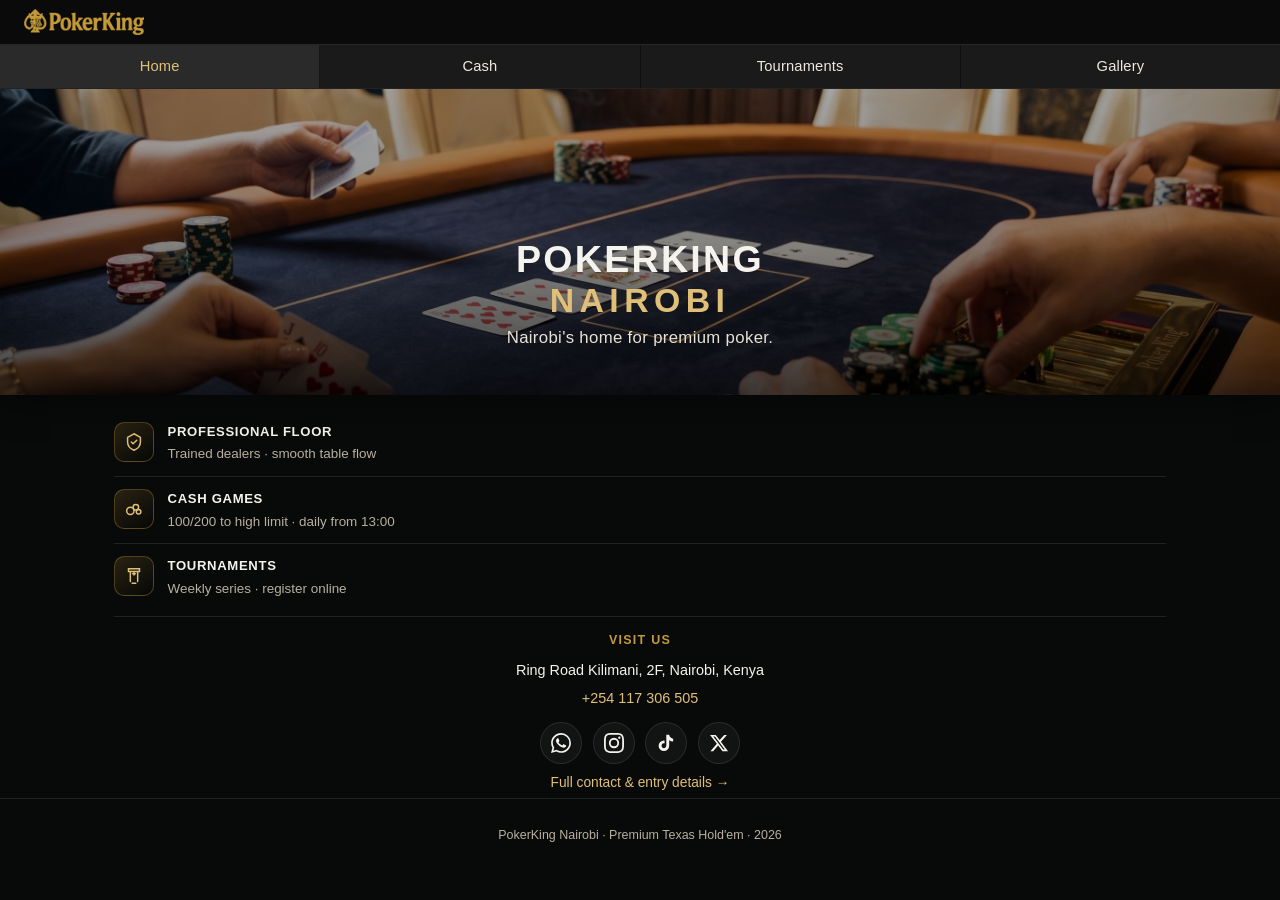
==== commit 54358f73: "Update tournaments flow, hero layout, and site content. Add three-event tournament list with full de" ====
--- a/index.html
+++ b/index.html
@@ -33,13 +33,12 @@
         <div class="container">
           <article class="hero-card">
             <img src="assets/hero-cash-game-inplay-ref.png" alt="Live cash game at PokerKing Nairobi" />
-            <div class="hero-content">
-              <span class="tag">Nairobi · Kenya</span>
-              <h1>PokerKing Nairobi</h1>
-              <p class="lead">
-                Premium Texas Hold'em — professional dealers, secure floor, and daily cash plus
-                tournament action.
-              </p>
+            <div class="hero-content hero-content--center">
+              <h1 class="hero-title">
+                <span class="hero-title-line">PokerKing</span>
+                <span class="hero-title-line hero-title-city">Nairobi</span>
+              </h1>
+              <p class="hero-lead">Nairobi's home for premium poker.</p>
             </div>
           </article>
         </div>
@@ -57,7 +56,7 @@
               </span>
               <div class="highlight-body">
                 <strong>Professional Floor</strong>
-                <p>Clear structures, trained dealers, and smooth table management every session.</p>
+                <p>Trained dealers · smooth table flow</p>
               </div>
             </li>
             <li>
@@ -69,8 +68,8 @@
                 </svg>
               </span>
               <div class="highlight-body">
-                <strong>All Stake Levels</strong>
-                <p>From 100/200 KES through high-limit NLHE — cash games run daily from 13:00.</p>
+                <strong>Cash Games</strong>
+                <p>100/200 to high limit · daily from 13:00</p>
               </div>
             </li>
             <li>
@@ -82,8 +81,8 @@
                 </svg>
               </span>
               <div class="highlight-body">
-                <strong>Tournament Calendar</strong>
-                <p>Weekly series, deepstacks, and featured events — register online or at the desk.</p>
+                <strong>Tournaments</strong>
+                <p>Weekly series · register online</p>
               </div>
             </li>
           </ul>
@@ -116,6 +115,13 @@
                   />
                 </svg>
               </a>
+              <a class="social-btn" data-x href="#" target="_blank" rel="noopener" aria-label="X">
+                <svg viewBox="0 0 24 24" fill="currentColor" aria-hidden="true">
+                  <path
+                    d="M18.244 2.25h3.308l-7.227 8.26 8.502 11.24H16.17l-5.214-6.817L4.99 21.75H1.68l7.73-8.835L1.254 2.25H8.08l4.713 6.231zm-1.161 17.52h1.833L7.084 4.126H5.117z"
+                  />
+                </svg>
+              </a>
             </div>
             <p class="home-contact-more">
               <a href="contact.html">Full contact &amp; entry details →</a>
--- a/css/styles.css
+++ b/css/styles.css
@@ -127,9 +127,10 @@
 .hero-card {
   position: relative;
   overflow: hidden;
-  min-height: clamp(200px, 38vh, 280px);
+  min-height: clamp(212px, 41vh, 292px);
   display: flex;
-  align-items: flex-end;
+  align-items: center;
+  justify-content: center;
   box-shadow: var(--shadow);
 }
 
@@ -139,9 +140,9 @@
   inset: 0;
   background: linear-gradient(
     to top,
-    rgba(0, 0, 0, 0.88) 0%,
-    rgba(0, 0, 0, 0.45) 55%,
-    rgba(0, 0, 0, 0.2) 100%
+    rgba(0, 0, 0, 0.75) 0%,
+    rgba(0, 0, 0, 0.45) 50%,
+    rgba(0, 0, 0, 0.35) 100%
   );
   z-index: 1;
 }
@@ -157,24 +158,50 @@
 .hero-content {
   position: relative;
   z-index: 2;
-  padding: 1rem var(--page-padding) 1.15rem;
-  width: 100%;
-}
-
-.hero-content h1 {
-  font-size: clamp(1.35rem, 5vw, 1.85rem);
-  margin: 0;
-  letter-spacing: 0.04em;
+  width: 100%;
+}
+
+.hero-content--center {
+  display: flex;
+  flex-direction: column;
+  align-items: center;
+  justify-content: center;
+  text-align: center;
+  padding: 1rem clamp(22px, 6vw, 40px);
+  transform: translateY(clamp(52px, 4.2vh, 68px));
+  width: 100%;
+  box-sizing: border-box;
+}
+
+.hero-title {
+  margin: 0;
+  font-size: clamp(1.6rem, 6vw, 2.35rem);
+  font-weight: 700;
+  letter-spacing: 0.06em;
   text-transform: uppercase;
-  font-weight: 700;
-}
-
-.hero-content .lead {
-  margin: 0.45rem 0 0;
-  font-size: 0.88rem;
+  line-height: 1.12;
+}
+
+.hero-title-line {
+  display: block;
+}
+
+.hero-title-city {
+  color: var(--gold-soft);
+  font-size: 0.9em;
+  letter-spacing: 0.16em;
+  margin-top: 0.15rem;
+}
+
+.hero-lead {
+  margin: 0.32rem 0 0;
+  font-size: clamp(calc(0.74rem + 3px), calc(2.5vw + 3px), calc(0.86rem + 3px));
   color: #e8e2d4;
-  max-width: 36ch;
-  line-height: 1.45;
+  letter-spacing: 0.02em;
+  line-height: 1.5;
+  max-width: 100%;
+  width: 100%;
+  text-transform: none;
 }
 
 .tag {
@@ -255,27 +282,28 @@
   line-height: 1.25;
 }
 
-/* —— Home: compact highlights + contact strip —— */
+/* —— Home: highlights + contact —— */
 .home-highlights {
   display: grid;
-  gap: 0.5rem;
-  margin: 0;
-  padding: 0;
+  gap: 0;
+  margin: 0;
+  padding: 0.25rem 0;
 }
 
 .home-highlights li {
   list-style: none;
   display: flex;
-  gap: 0.75rem;
+  gap: 0.85rem;
   align-items: flex-start;
-  padding: 0.65rem 0;
+  padding: 0.75rem 0;
+  border-bottom: none;
+}
+
+.home-highlights li:not(:last-child) {
   border-bottom: 1px solid var(--line);
-  font-size: 0.88rem;
-  color: var(--muted);
 }
 
 .home-highlights li:last-child {
-  border-bottom: 0;
   padding-bottom: 0.35rem;
 }
 
@@ -300,10 +328,18 @@
 .highlight-body strong {
   display: block;
   color: var(--text);
-  font-size: 0.8rem;
-  letter-spacing: 0.04em;
+  font-size: 0.82rem;
+  font-weight: 600;
+  letter-spacing: 0.05em;
   text-transform: uppercase;
-  margin-bottom: 0.12rem;
+  margin: 0 0 0.2rem;
+}
+
+.highlight-body p {
+  margin: 0;
+  font-size: 0.84rem;
+  color: var(--muted);
+  line-height: 1.4;
 }
 
 .highlight-body {
@@ -312,19 +348,16 @@
   padding-right: 2px;
 }
 
-.highlight-body p {
-  margin: 0;
-  line-height: 1.45;
-}
-
 .home-body-section {
-  padding-top: 1rem;
+  padding-top: 0.65rem;
   padding-bottom: 0.35rem;
 }
 
 .home-contact {
-  margin-top: 0.15rem;
-  padding: 0.85rem 0 0;
+  margin-top: 0.5rem;
+  padding: 1rem 0 0;
+  text-align: center;
+  border-top: 1px solid var(--line);
 }
 
 .home-contact h2 {
@@ -348,8 +381,12 @@
 .social-row {
   display: flex;
   gap: 0.65rem;
+  align-items: center;
+}
+
+.home-contact .social-row {
   margin-top: 0.75rem;
-  align-items: center;
+  justify-content: center;
 }
 
 .home-contact-more {
@@ -512,6 +549,15 @@
   font-size: 0.86rem;
 }
 
+.insurance-table {
+  min-width: 0;
+}
+
+.insurance-table th,
+.insurance-table td {
+  text-align: center;
+}
+
 th,
 td {
   text-align: left;
@@ -538,21 +584,26 @@
 }
 
 /* —— Tournaments —— */
+.tournament-poster-section {
+  padding: 0 0 0.35rem;
+}
+
 .series-poster {
   margin: 0;
+  width: 100%;
   overflow: hidden;
   border-radius: 10px;
   border: 1px solid var(--line);
-  aspect-ratio: 16 / 10;
-  max-height: 220px;
   position: relative;
   box-shadow: var(--shadow);
+  background: #0a0a0a;
 }
 
 .series-poster img {
-  width: 100%;
-  height: 100%;
-  object-fit: cover;
+  display: block;
+  width: 100%;
+  height: auto;
+  object-fit: contain;
 }
 
 .series-poster figcaption {
@@ -575,7 +626,7 @@
 
 .tournament-row {
   display: grid;
-  grid-template-columns: 72px 1fr auto;
+  grid-template-columns: 1fr auto;
   gap: 0.65rem;
   align-items: center;
   width: 100%;
@@ -631,6 +682,14 @@
   font-size: 0.8rem;
   color: var(--muted);
   line-height: 1.35;
+}
+
+.tournament-highlight {
+  margin: 0.25rem 0 0;
+  font-size: 0.78rem;
+  font-weight: 600;
+  color: var(--gold-soft);
+  line-height: 1.3;
 }
 
 .tournament-cta {
@@ -690,20 +749,76 @@
 }
 
 .register-modal-panel h2 {
-  margin: 0 2rem 0.35rem 0;
+  margin: 0 2rem 0.5rem 0;
   font-size: 1.15rem;
-}
-
-.register-modal-event {
-  margin: 0 0 0.85rem;
-  font-size: 0.88rem;
-  color: var(--gold-soft);
-}
-
-.register-modal .form-card {
+  line-height: 1.25;
+}
+
+.register-modal-details {
+  margin: 0 0 1rem;
+  padding-bottom: 0.85rem;
+  border-bottom: 1px solid var(--line);
+}
+
+.tournament-detail-facts {
+  margin: 0;
+  display: grid;
+  gap: 0.45rem;
+}
+
+.tournament-detail-facts > div {
+  display: grid;
+  grid-template-columns: minmax(0, 7.5rem) 1fr;
+  gap: 0.5rem;
+  align-items: baseline;
+}
+
+.tournament-detail-facts dt {
+  margin: 0;
+  font-size: 0.72rem;
+  letter-spacing: 0.04em;
+  text-transform: uppercase;
+  color: var(--muted);
+}
+
+.tournament-detail-facts dd {
+  margin: 0;
+  font-size: 0.86rem;
+  color: var(--text);
+  line-height: 1.35;
+}
+
+.tournament-detail-heading {
+  margin: 0.75rem 0 0.4rem;
+  font-size: 0.78rem;
+  letter-spacing: 0.05em;
+  text-transform: uppercase;
+  color: var(--gold-soft);
+  font-weight: 600;
+}
+
+.tournament-detail-features {
+  margin: 0;
+  padding-left: 1.1rem;
+  display: grid;
+  gap: 0.35rem;
+  font-size: 0.82rem;
+  color: #d8d2c4;
+  line-height: 1.4;
+}
+
+.tournament-detail-features li {
+  padding-left: 0.1rem;
+}
+
+.register-modal-form.form-card {
   padding: 0;
   border: 0;
   background: transparent;
+}
+
+.register-modal-form .form-grid {
+  gap: 0.65rem;
 }
 
 /* —— Registration form —— */
@@ -908,19 +1023,15 @@
   }
 
   .hero-card {
-    min-height: clamp(240px, 32vh, 320px);
-  }
-
-  .hero-content h1 {
-    font-size: 2rem;
+    min-height: clamp(252px, 34vh, 332px);
+  }
+
+  .hero-title {
+    font-size: 2.35rem;
   }
 
   .stakes-grid {
     grid-template-columns: repeat(3, minmax(0, 1fr));
-  }
-
-  .series-poster {
-    max-height: 280px;
   }
 
   .gallery-grid {
